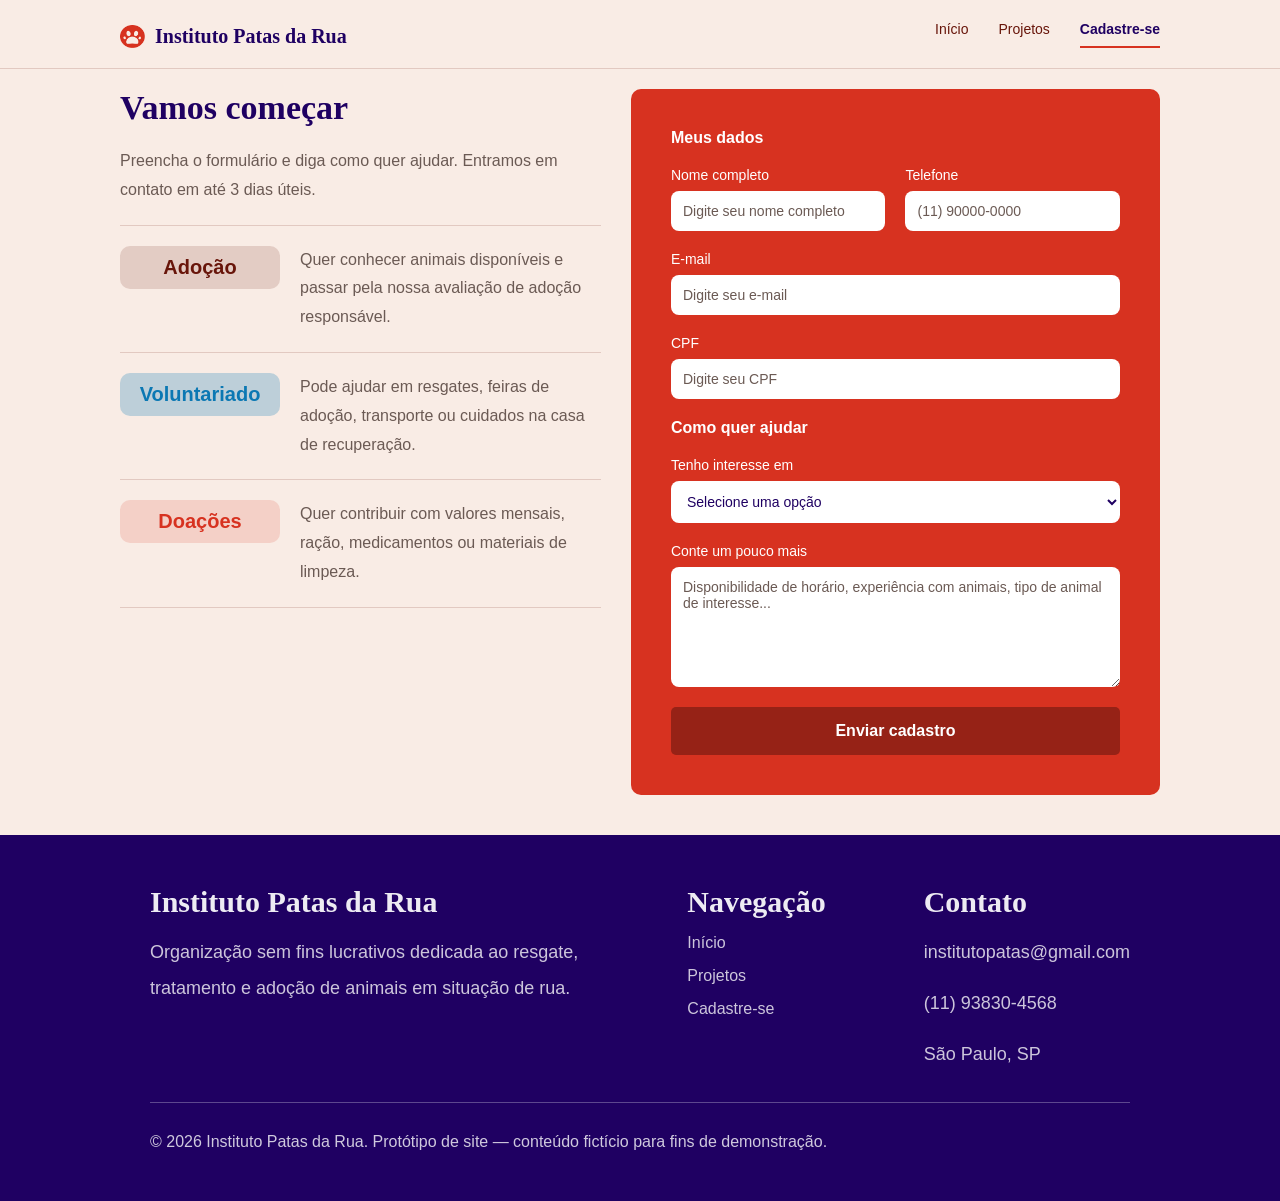
==== cadastro.html @ 744c74c6 "adição das páginas projeto e cadastro" ====
<!DOCTYPE html>
<html lang="en">

<head>
    <meta charset="UTF-8">
    <meta name="viewport" content="width=device-width, initial-scale=1.0">
    <title>Cadastro | Projeto Patas de Rua</title>
    <link rel="stylesheet" href="css/style_index.css">
    <link rel="stylesheet" href="css/style_cadastro.css">
</head>

<body>
    <header class="header">
        <div class="header_content">
            <div class="header_content__logo">
                <img src="assets/logo.png" alt="Logo Menu" />
                <h1>Instituto Patas da Rua</h1>
            </div>
            <nav>
                <ul>
                    <li><a href="index.html">Início</a></li>
                    <li><a href="projetos.html">Projetos</a></li>
                    <li class="active"><a href="cadastro.html">Cadastre-se</a></li>
                </ul>
            </nav>
        </div>
    </header>
    <main class="main">
        <section class="cadastro">
            <div class="cadastro_content">
                <div class="cadastro_content__title">
                    <h2>Vamos começar</h2>
                    <p>Preencha o formulário e diga como quer ajudar. Entramos em contato em até 3 dias úteis.</p>
                    <div class="cadastro_content__list">
                        <div class="cadastro_content__item">
                            <h4 class="adocao">Adoção</h4>
                            <p>Quer conhecer animais disponíveis e passar pela nossa avaliação de adoção responsável.</p>
                        </div>
                        <div class="cadastro_content__item">
                            <h4 class="voluntariado">Voluntariado</h4>
                            <p>Pode ajudar em resgates, feiras de adoção, transporte ou cuidados na casa de recuperação.</p>
                        </div>
                        <div class="cadastro_content__item">
                            <h4 class="doacao">Doações</h4>
                            <p>Quer contribuir com valores mensais, ração, medicamentos ou materiais de limpeza.</p>
                        </div>
                    </div>
                </div>
                <form class="formulario" action="cadastro.html" method="get">
                    <fieldset>
                        <legend>Meus dados</legend>
                        <div class="formulario__row">
                            <div class="formulario__field">
                                <label for="nome">Nome completo</label>
                                <input type="text" id="nome" name="nome" placeholder="Digite seu nome completo" required>
                            </div>
                            <div class="formulario__field">
                                <label for="telefone">Telefone</label>
                                <input type="tel" id="telefone" name="telefone" placeholder="(11) 90000-0000"
                                    pattern="\([1-9]{2}\) 9[0-9]{4}-[0-9]{4}" required>
                            </div>
                        </div>
                        <div class="formulario__field">
                            <label for="email">E-mail</label>
                            <input type="email" id="email" name="email" placeholder="Digite seu e-mail" required>
                        </div>
                        <div class="formulario__field">
                            <label for="cpf">CPF</label>
                            <input type="text" id="cpf" name="cpf"
                                pattern="/^\d{3}\.\d{3}\.\d{3}-\d{2}$/" placeholder="Digite seu CPF" required>
                        </div>
                    </fieldset>
                    <fieldset>
                        <legend>Como quer ajudar</legend>
                        <div class="formulario__field">
                            <label for="interesse">Tenho interesse em</label>
                            <select id="interesse" name="interesse" required>
                                <option value="" selected disabled>Selecione uma opção</option>
                                <option value="adocao">Adoção</option>
                                <option value="voluntariado">Voluntariado</option>
                                <option value="doacoes">Doações</option>
                            </select>
                        </div>
                        <div class="formulario__field">
                            <label for="mensagem">Conte um pouco mais</label>
                            <textarea id="mensagem" name="mensagem"
                                placeholder="Disponibilidade de horário, experiência com animais, tipo de animal de interesse..."></textarea>
                        </div>
                    </fieldset>
                    <button type="submit">Enviar cadastro</button>
                </form>
            </div>
        </section>
        <footer class="footer">
            <div class="footer_content">
                <div class="footer_content__left">
                    <div class="footer_content__item">
                        <h4>Instituto Patas da Rua</h4>
                        <span>Organização sem fins lucrativos dedicada ao resgate, tratamento e adoção de animais em
                            situação
                            de
                            rua.</span>
                    </div>
                    <div class="footer_content__item">
                        <h4>Navegação</h4>
                        <ul>
                            <li><a href="index.html">Início</a></li>
                            <li><a href="projetos.html">Projetos</a></li>
                            <li><a href="cadastro.html">Cadastre-se</a></li>
                        </ul>
                    </div>
                    <div class="footer_content__item">
                        <h4>Contato</h4>
                        <span>institutopatas@gmail.com</span>
                        <span>(11) 93830-4568</span>
                        <span>São Paulo, SP</span>
                    </div>
                </div>
                <hr>
                <div class="footer_content__right">
                    <span>© 2026 Instituto Patas da Rua. Protótipo de site — conteúdo fictício para fins de
                        demonstração.</span>
                </div>
            </div>
        </footer>
    </main>
    <script>
        const menuItems = document.querySelectorAll(".header nav ul li");
        const paginaAtual = window.location.pathname.split("/").pop() || "index.html";

        menuItems.forEach((item) => {
            const link = item.querySelector("a");
            item.classList.toggle("active", link.getAttribute("href") === paginaAtual);
        });

        if (!document.querySelector(".header nav ul li.active")) {
            menuItems[0].classList.add("active");
        }

        const formulario = document.querySelector(".formulario");
        const telefone = document.querySelector("#telefone");
        const telefoneRegex = /^\([1-9]{2}\) 9[0-9]{4}-[0-9]{4}$/;

        function validarTelefone() {
            if (telefone.value === "" || telefoneRegex.test(telefone.value)) {
                telefone.setCustomValidity("");
            } else {
                telefone.setCustomValidity("Informe o telefone no formato (21) 90000-0000.");
            }
        }

        telefone.addEventListener("input", validarTelefone);
        formulario.querySelector("button").addEventListener("click", validarTelefone);

        formulario.addEventListener("submit", (event) => {
            event.preventDefault();
        });
    </script>
</body>

</html>
---- css/style_index.css ----
*{
    margin: 0;
    padding: 0;
    box-sizing: border-box;
}

body{
    background-color: #F9ECE5;
    font-family: 'Work Sans', sans-serif;
}

.main{
    display: flex;
    flex-direction: column;
    gap: 20px;
}

.header{
    padding: 20px;
    border-bottom: 1px solid rgba(105, 22, 11, 0.162);
}

.header .header_content{
    display: flex;
    justify-content: space-between;
    align-items: end;
    margin: 0 100px;
}

.header h1{
    font-family: 'Fraunces', Georgia, serif;
    color: #1F0062;
    font-size: 20px;
}

.header nav ul{
    display: flex;
    gap: 30px;
}

.header nav ul li{
    list-style: none;
    padding-bottom: 8px;
    border-bottom: 2px solid transparent;
}

.header nav ul li.active{
    border-bottom-color: #D73220;   
}

.header nav ul li.active a{
    color: #1F0062;
    font-weight: 700;
}

.header nav ul li a{
    text-decoration: none;
    text-decoration-line: none;
    font-size: 14px;
    color: #68150A;
}

.header_content__logo{
    display: flex;
    align-items: center;
    gap: 10px;
}

.header_content__logo img{
    width: 25px;
    height: 25  px;
    object-fit: contain;
}

.hero .hero_title{
    display: flex;
    flex-direction: column;
    justify-content: space-between;
}

.hero .hero_title h1{
    font-size: 48px;
    font-family: 'Fraunces', Georgia, serif;
    line-height: 1.2;
    color: #1F0062;
}

.hero .hero_title p{
    font-size: 20px;
    color: #6b5A54;
    line-height: 2;
}

.hero .hero_content{
    display: flex;
    gap: 20px;
    margin: 0 100px;
    padding: 20px;
}

.hero .hero_buttons{
    display: flex;
    gap: 15px;
}

.hero .hero_buttons button{
    padding: 15px 20px;
    background: transparent;
    border: none;
    font-family: 'Work Sans', sans-serif;
    border-radius: 5px;
    font-weight: 700;
    cursor: pointer;
}

.hero .hero_buttons button#ajuda{
    background-color: #D73220; 
    color: #fff;
}

.hero .hero_buttons button#ajuda:hover{
    background-color: #962216; 
    transition: all 300ms;
}

.hero .hero_buttons button#projetos{
    border: 1px solid #1F0062;
    color: #1F0062;
}

.hero .hero_buttons button#projetos:hover{
    background-color: #1F0062; 
    color: #fff;
    transition: all 300ms;
}

.ong_info{
    background-color: #1F0062;
}

.ong_info__content{
    display: flex;
    justify-content: space-between;
    margin: 0 100px;
    padding: 50px;
}

.ong_info__card{
    display: flex;
    flex-direction: column;
    gap: 5px;
}

.ong_info__card span:nth-child(1){
    font-size: 50px;
    font-weight: 700;
    color: #fff;
    font-family: 'Fraunces', Georgia, serif;
}

.ong_info__card span:nth-child(2){
    font-size: 16px;
    font-weight: 500;
    color: #ffffff9c;
    font-family: 'Work Sans', sans-serif;
}

.ong_content{
    margin: 0 100px;
    padding: 20px;
    display: flex;
    flex-direction: column;
    gap: 30px;
}

.ong_content__title{
    display: flex;
    flex-direction: column;
    gap: 20px;
}

.ong_content__title h2{
    font-family: 'Fraunces', Georgia, serif;
    font-size: 34px;
    color: #1F0062;
}

.ong_content__title p{
    font-family: 'Work Sans', sans-serif;
    color: #6b5A54;
    font-size: 16px;
}

.ong_content__list{
    display: flex;
    gap: 20px;
}

.ong_content__item{
    display: flex;
    flex-direction: column;
    gap: 30px;
}

.ong_content__item img{
    object-fit: cover;
    width: 100%;
    height: 320px;
    border: 1px solid #962216;
    border-radius: 10px;
}

.ong_item__desc{
    border-top: 2px solid #D73220;
    padding-top: 30px;
    display: flex;
    flex-direction: column;
    gap: 30px;
}

.ong_content__item span{
    font-family: 'Fraunces', Georgia, serif;
    font-size: 34px;
    color: #D73220;
}

.ong_content__item h4{
    font-family: 'Work Sans', sans-serif;
    font-size: 24px;
    color: #1F0062;
}

.ong_content__item p{
    font-family: 'Work Sans', sans-serif;
    font-size: 16px;
    color: #6b5A54;
    line-height: 1.8;
}

.projeto_destaque__content{
    display: flex;
    align-items: center;
    gap: 30px;
    background-color: #fff;
    border-radius: 10px;
    margin: 0 100px;
    padding: 40px;
}

.projeto_destaque__title{
    display: flex;
    flex-shrink: 0;
}

.projeto_destaque__title span{
    display: inline-flex;
    white-space: nowrap;
    font-family: 'Work Sans', sans-serif;
    font-size: 14px;
    padding: 8px 10px;
    background-color: #0b78b340;
    color: #0B78B3;
    font-weight: 700;
    border-radius: 8px;
}

.projeto_destaque__desc{
    display: flex;
    flex-direction: column;
    flex: 1;
    min-width: 0;
    gap: 10px;
}

.projeto_destaque__desc h4{
    font-family: 'Fraunces', Georgia, serif;
    font-size: 24px;
    color: #1F0062;
}

.projeto_destaque__desc p{
    font-family: 'Work Sans', sans-serif;
    font-size: 16px;
    color: #6b5A54;
}

.projeto_destaque__button{
    flex-shrink: 0;
}

.projeto_destaque__button button{
    padding: 10px;
    background: transparent;
    border: none;
    font-family: 'Work Sans', sans-serif;
    border-radius: 5px;
    font-weight: 700;
    cursor: pointer;

    border: 1px solid #1F0062;
    color: #1F0062;
    font-size: 14px;
}

.projeto_destaque__button button:hover{
    background-color: #1F0062; 
    color: #fff;
    transition: all 300ms;
}

.disclaimer-cadastro{
    margin: 0 100px;
    border-radius: 10px;
    background-color: #D73220;
    padding: 40px;
    display: flex;
    justify-content: space-between;
    align-items: center;
}

.disclaimer-cadastro__content{
    display: flex;
    flex-direction: column;
    gap: 10px;
}

.disclaimer-cadastro h4{
    font-weight: 700;
    font-size: 24px;
    color: #fff;
    font-family: 'Fraunces', Georgia, serif;
}

.disclaimer-cadastro p{
    color: #ffffffa8;
    font-family: 16px;
    font-family: 'Work Sans', sans-serif;
}

.disclaimer-cadastro__button button{
    background: transparent;
    padding: 10px 15px;
    border: 1px solid #fff;
    border-radius: 10px;
    font-family: 'Work Sans', sans-serif;
    font-weight: 700;
    font-size: 16px;
    color: #fff;
    cursor: pointer;
}

.disclaimer-cadastro__button button:hover{
    background-color: #fff; 
    color: #D73220;
    transition: all 300ms;
}

.footer{
    background-color: #1F0062;
}

.footer_content{
    margin: 0 100px;
    padding: 50px;
    display: flex;
    flex-direction: column;
    gap: 30px;
}

.footer_content__left{
    display: flex;
    gap: 10%;
}

.footer_content__item{
    display: flex;
    flex-direction: column;
    gap: 15px;
}

.footer_content__item h4{
    font-family: 'Fraunces', Georgia, serif;
    color: #ffffffeb;
    font-size: 30px;
}

.footer_content__item span{
    font-family: 'Work Sans', sans-serif;
    color: #ffffffc5;
    font-size: 18px;
    line-height: 2;
}

.footer_content__item ul{
    display: flex;
    flex-direction: column;
    gap: 15px;
}

.footer_content__item ul li{
    list-style: none;
}

.footer_content__item ul li a{
    text-decoration: none;
    text-decoration-line: none;
    font-size: 16px;
    color: #ffffffc5;
}

.footer_content hr{
    border: none;
    height: 1px;
    background-color: rgba(255, 255, 255, 0.28);
    margin: 0;
}

.footer_content__right span{
    color: #ffffffc9;
}
---- css/style_cadastro.css ----
.cadastro_content {
    margin: 0 100px;
    padding: 20px;
    display: grid;
    grid-template-columns: 1fr 1.1fr;
    align-items: start;
    gap: 30px;
}

.cadastro_content__title {
    display: flex;
    flex-direction: column;
    gap: 20px;
}

.cadastro_content__title h2 {
    font-family: 'Fraunces', Georgia, serif;
    font-size: 34px;
    color: #1F0062;
}

.cadastro_content__title > p {
    font-family: 'Work Sans', sans-serif;
    color: #6b5A54;
    font-size: 16px;
    line-height: 1.8;
}

.cadastro_content__list {
    display: flex;
    flex-direction: column;
}

.cadastro_content__item {
    display: grid;
    grid-template-columns: 160px 1fr;
    gap: 20px;
    align-items: start;
    padding: 20px 0;
    border-top: 1px solid rgba(105, 22, 11, 0.162);
}

.cadastro_content__item:last-child {
    border-bottom: 1px solid rgba(105, 22, 11, 0.162);
}

.cadastro_content__item h4 {
    font-family: 'Work Sans', sans-serif;
    font-size: 20px;
    padding: 10px;
    border-radius: 10px;
    text-align: center;
}

.adocao{
    background-color: #68150A26;
    color: #68150A;
}

.voluntariado{
    background-color: #0b78b340;
    color: #0B78B3;
}

.doacao{
    background-color: #D7322026;
    color: #D73220;
}

.cadastro_content__item p {
    font-family: 'Work Sans', sans-serif;
    font-size: 16px;
    color: #6b5A54;
    line-height: 1.8;
}

.formulario {
    background-color: #fff;
    border-radius: 10px;
    padding: 40px;
    display: flex;
    flex-direction: column;
    gap: 20px;
    background-color: #D73220;
}

.formulario fieldset {
    border: none;
    margin: 0;
    padding: 0;
    display: flex;
    flex-direction: column;
    gap: 20px;
}

.formulario legend {
    display: block;
    width: 100%;
    float: left;

    font-size: 16px;
    font-weight: 700;
}

.formulario legend,
.formulario label {
    font-family: 'Work Sans', sans-serif;
    color: #fff;
    padding: 0;
}

.formulario label{
    font-size: 14px;
    font-weight: 500;
}

.formulario__field {
    display: flex;
    flex-direction: column;
    gap: 8px;
}

.formulario__row {
    display: grid;
    grid-template-columns: 1fr 1fr;
    gap: 20px;
}

.formulario input,
.formulario select,
.formulario textarea {
    width: 100%;
    font-family: 'Work Sans', sans-serif;
    font-size: 14px;
    color: #1F0062;
    background-color: #ffffff;
    border: none;
    border-radius: 8px;
    padding: 12px;
    cursor: pointer;
}

.formulario textarea {
    min-height: 120px;
    resize: vertical;
}

.formulario ::placeholder {
    color: #6b5A54;
}

.formulario__nota {
    font-family: 'Work Sans', sans-serif;
    font-size: 16px;
    color: #6b5A54;
}

.formulario button {
    width: 100%;
    padding: 15px 20px;
    background-color: #962216;
    color: #fff;
    border: none;
    border-radius: 5px;
    font-family: 'Work Sans', sans-serif;
    font-weight: 700;
    font-size: 16px;
    cursor: pointer;
}

.formulario button:hover {
    background-color: #68170e;
    transition: all 300ms;
}
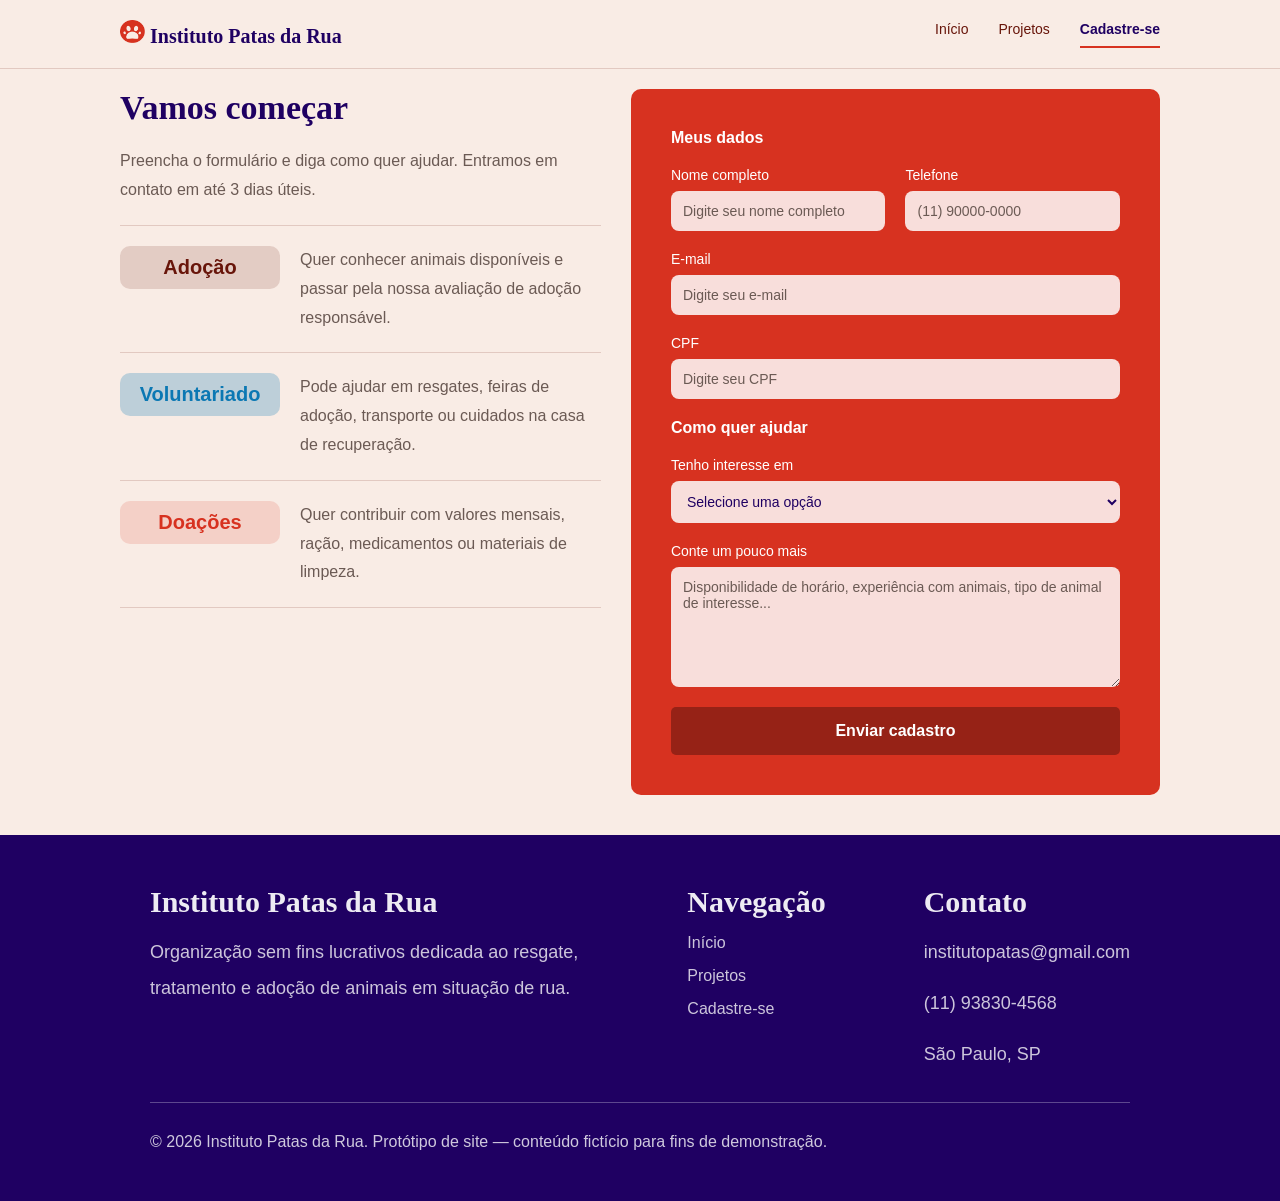
==== commit ed0e5763: "correções W3C" ====
--- a/cadastro.html
+++ b/cadastro.html
@@ -13,8 +13,10 @@
     <header class="header">
         <div class="header_content">
             <div class="header_content__logo">
-                <img src="assets/logo.png" alt="Logo Menu" />
-                <h1>Instituto Patas da Rua</h1>
+                <h1>
+                    <img src="assets/logo.png" alt="Logo Menu">
+                    <span>Instituto Patas da Rua</span>
+                </h1>
             </div>
             <nav>
                 <ul>
@@ -34,11 +36,13 @@
                     <div class="cadastro_content__list">
                         <div class="cadastro_content__item">
                             <h4 class="adocao">Adoção</h4>
-                            <p>Quer conhecer animais disponíveis e passar pela nossa avaliação de adoção responsável.</p>
+                            <p>Quer conhecer animais disponíveis e passar pela nossa avaliação de adoção responsável.
+                            </p>
                         </div>
                         <div class="cadastro_content__item">
                             <h4 class="voluntariado">Voluntariado</h4>
-                            <p>Pode ajudar em resgates, feiras de adoção, transporte ou cuidados na casa de recuperação.</p>
+                            <p>Pode ajudar em resgates, feiras de adoção, transporte ou cuidados na casa de recuperação.
+                            </p>
                         </div>
                         <div class="cadastro_content__item">
                             <h4 class="doacao">Doações</h4>
@@ -52,7 +56,8 @@
                         <div class="formulario__row">
                             <div class="formulario__field">
                                 <label for="nome">Nome completo</label>
-                                <input type="text" id="nome" name="nome" placeholder="Digite seu nome completo" required>
+                                <input type="text" id="nome" name="nome" placeholder="Digite seu nome completo"
+                                    required>
                             </div>
                             <div class="formulario__field">
                                 <label for="telefone">Telefone</label>
@@ -66,8 +71,8 @@
                         </div>
                         <div class="formulario__field">
                             <label for="cpf">CPF</label>
-                            <input type="text" id="cpf" name="cpf"
-                                pattern="/^\d{3}\.\d{3}\.\d{3}-\d{2}$/" placeholder="Digite seu CPF" required>
+                            <input type="text" id="cpf" name="cpf" pattern="/^\d{3}\.\d{3}\.\d{3}-\d{2}$/"
+                                placeholder="Digite seu CPF" required>
                         </div>
                     </fieldset>
                     <fieldset>
@@ -158,4 +163,4 @@
     </script>
 </body>
 
-</html>
+</html>
--- a/css/style_index.css
+++ b/css/style_index.css
@@ -66,7 +66,7 @@
     gap: 10px;
 }
 
-.header_content__logo img{
+.header_content__logo h1 img{
     width: 25px;
     height: 25  px;
     object-fit: contain;
@@ -78,7 +78,7 @@
     justify-content: space-between;
 }
 
-.hero .hero_title h1{
+.hero .hero_title h2{
     font-size: 48px;
     font-family: 'Fraunces', Georgia, serif;
     line-height: 1.2;
@@ -179,7 +179,7 @@
     gap: 20px;
 }
 
-.ong_content__title h2{
+.ong_content__title h3{
     font-family: 'Fraunces', Georgia, serif;
     font-size: 34px;
     color: #1F0062;
--- a/css/style_cadastro.css
+++ b/css/style_cadastro.css
@@ -133,7 +133,7 @@
     font-family: 'Work Sans', sans-serif;
     font-size: 14px;
     color: #1F0062;
-    background-color: #ffffff;
+    background-color: #ffffffd6;
     border: none;
     border-radius: 8px;
     padding: 12px;
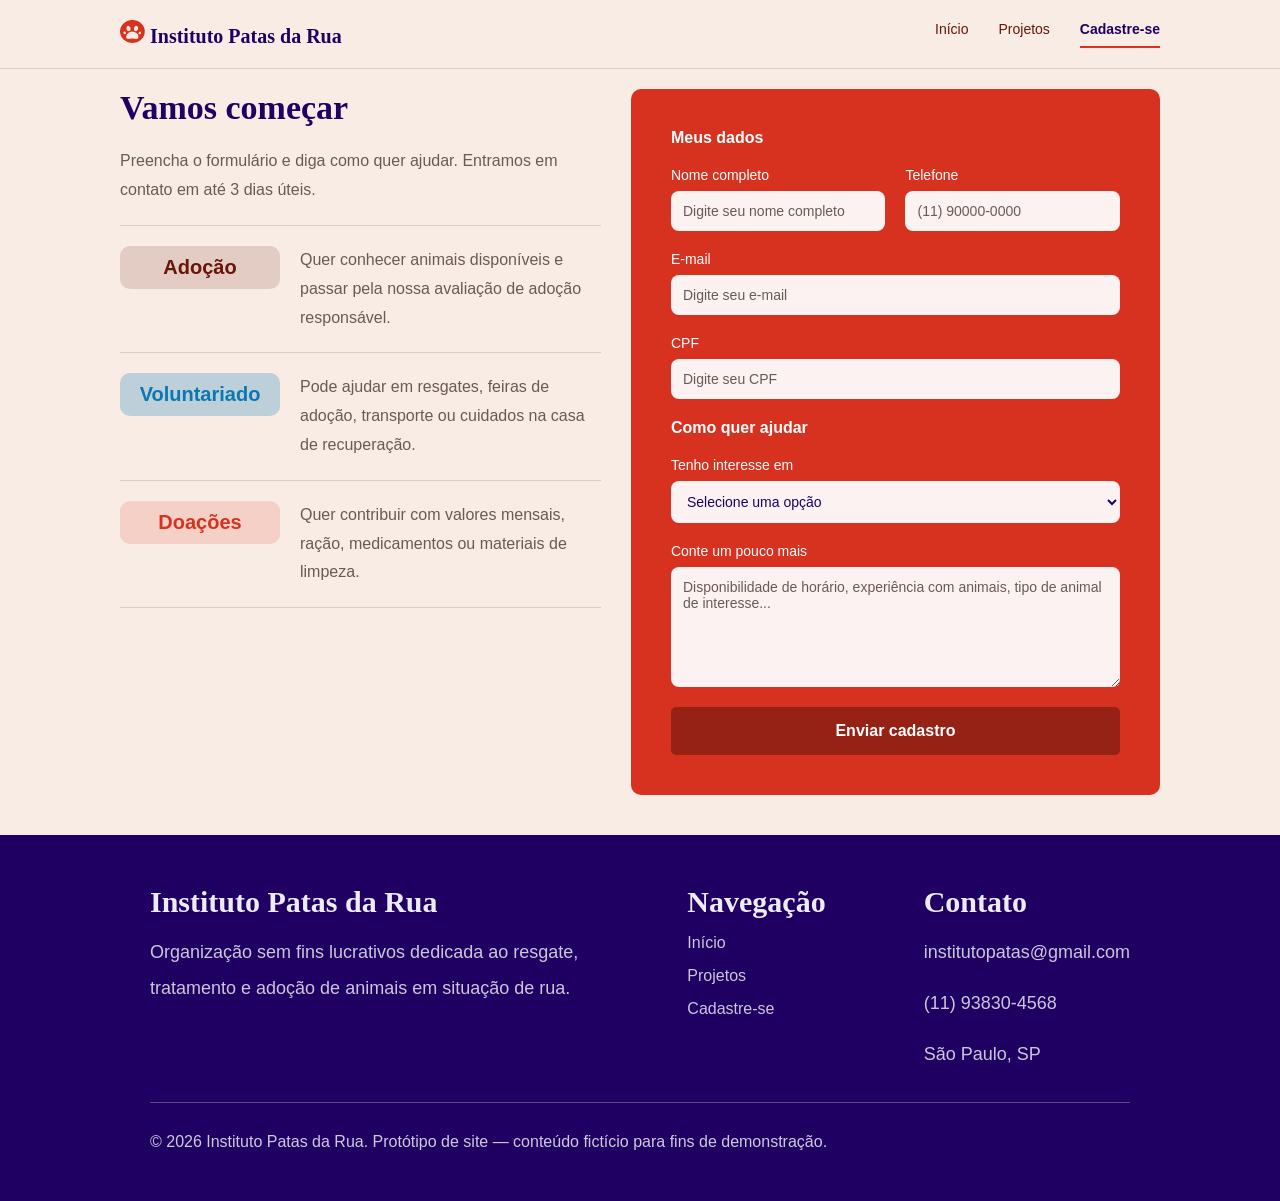
==== commit ef25c3b1: "separação do css de footer e menu de index, para facilitar a reutilização" ====
--- a/cadastro.html
+++ b/cadastro.html
@@ -6,6 +6,8 @@
     <meta name="viewport" content="width=device-width, initial-scale=1.0">
     <title>Cadastro | Projeto Patas de Rua</title>
     <link rel="stylesheet" href="css/style_index.css">
+    <link rel="stylesheet" href="css/style_menu.css">
+    <link rel="stylesheet" href="css/style_footer.css">
     <link rel="stylesheet" href="css/style_cadastro.css">
 </head>
 
--- a/css/style_index.css
+++ b/css/style_index.css
@@ -13,63 +13,6 @@
     display: flex;
     flex-direction: column;
     gap: 20px;
-}
-
-.header{
-    padding: 20px;
-    border-bottom: 1px solid rgba(105, 22, 11, 0.162);
-}
-
-.header .header_content{
-    display: flex;
-    justify-content: space-between;
-    align-items: end;
-    margin: 0 100px;
-}
-
-.header h1{
-    font-family: 'Fraunces', Georgia, serif;
-    color: #1F0062;
-    font-size: 20px;
-}
-
-.header nav ul{
-    display: flex;
-    gap: 30px;
-}
-
-.header nav ul li{
-    list-style: none;
-    padding-bottom: 8px;
-    border-bottom: 2px solid transparent;
-}
-
-.header nav ul li.active{
-    border-bottom-color: #D73220;   
-}
-
-.header nav ul li.active a{
-    color: #1F0062;
-    font-weight: 700;
-}
-
-.header nav ul li a{
-    text-decoration: none;
-    text-decoration-line: none;
-    font-size: 14px;
-    color: #68150A;
-}
-
-.header_content__logo{
-    display: flex;
-    align-items: center;
-    gap: 10px;
-}
-
-.header_content__logo h1 img{
-    width: 25px;
-    height: 25  px;
-    object-fit: contain;
 }
 
 .hero .hero_title{
@@ -353,68 +296,4 @@
     background-color: #fff; 
     color: #D73220;
     transition: all 300ms;
-}
-
-.footer{
-    background-color: #1F0062;
-}
-
-.footer_content{
-    margin: 0 100px;
-    padding: 50px;
-    display: flex;
-    flex-direction: column;
-    gap: 30px;
-}
-
-.footer_content__left{
-    display: flex;
-    gap: 10%;
-}
-
-.footer_content__item{
-    display: flex;
-    flex-direction: column;
-    gap: 15px;
-}
-
-.footer_content__item h4{
-    font-family: 'Fraunces', Georgia, serif;
-    color: #ffffffeb;
-    font-size: 30px;
-}
-
-.footer_content__item span{
-    font-family: 'Work Sans', sans-serif;
-    color: #ffffffc5;
-    font-size: 18px;
-    line-height: 2;
-}
-
-.footer_content__item ul{
-    display: flex;
-    flex-direction: column;
-    gap: 15px;
-}
-
-.footer_content__item ul li{
-    list-style: none;
-}
-
-.footer_content__item ul li a{
-    text-decoration: none;
-    text-decoration-line: none;
-    font-size: 16px;
-    color: #ffffffc5;
-}
-
-.footer_content hr{
-    border: none;
-    height: 1px;
-    background-color: rgba(255, 255, 255, 0.28);
-    margin: 0;
-}
-
-.footer_content__right span{
-    color: #ffffffc9;
 }
--- a/css/style_menu.css
+++ b/css/style_menu.css
@@ -0,0 +1,56 @@
+.header{
+    padding: 20px;
+    border-bottom: 1px solid rgba(105, 22, 11, 0.162);
+}
+
+.header .header_content{
+    display: flex;
+    justify-content: space-between;
+    align-items: end;
+    margin: 0 100px;
+}
+
+.header h1{
+    font-family: 'Fraunces', Georgia, serif;
+    color: #1F0062;
+    font-size: 20px;
+}
+
+.header nav ul{
+    display: flex;
+    gap: 30px;
+}
+
+.header nav ul li{
+    list-style: none;
+    padding-bottom: 8px;
+    border-bottom: 2px solid transparent;
+}
+
+.header nav ul li.active{
+    border-bottom-color: #D73220;   
+}
+
+.header nav ul li.active a{
+    color: #1F0062;
+    font-weight: 700;
+}
+
+.header nav ul li a{
+    text-decoration: none;
+    text-decoration-line: none;
+    font-size: 14px;
+    color: #68150A;
+}
+
+.header_content__logo{
+    display: flex;
+    align-items: center;
+    gap: 10px;
+}
+
+.header_content__logo h1 img{
+    width: 25px;
+    height: 25  px;
+    object-fit: contain;
+}
--- a/css/style_footer.css
+++ b/css/style_footer.css
@@ -0,0 +1,63 @@
+.footer{
+    background-color: #1F0062;
+}
+
+.footer_content{
+    margin: 0 100px;
+    padding: 50px;
+    display: flex;
+    flex-direction: column;
+    gap: 30px;
+}
+
+.footer_content__left{
+    display: flex;
+    gap: 10%;
+}
+
+.footer_content__item{
+    display: flex;
+    flex-direction: column;
+    gap: 15px;
+}
+
+.footer_content__item h4{
+    font-family: 'Fraunces', Georgia, serif;
+    color: #ffffffeb;
+    font-size: 30px;
+}
+
+.footer_content__item span{
+    font-family: 'Work Sans', sans-serif;
+    color: #ffffffc5;
+    font-size: 18px;
+    line-height: 2;
+}
+
+.footer_content__item ul{
+    display: flex;
+    flex-direction: column;
+    gap: 15px;
+}
+
+.footer_content__item ul li{
+    list-style: none;
+}
+
+.footer_content__item ul li a{
+    text-decoration: none;
+    text-decoration-line: none;
+    font-size: 16px;
+    color: #ffffffc5;
+}
+
+.footer_content hr{
+    border: none;
+    height: 1px;
+    background-color: rgba(255, 255, 255, 0.28);
+    margin: 0;
+}
+
+.footer_content__right span{
+    color: #ffffffc9;
+}
--- a/css/style_cadastro.css
+++ b/css/style_cadastro.css
@@ -133,7 +133,7 @@
     font-family: 'Work Sans', sans-serif;
     font-size: 14px;
     color: #1F0062;
-    background-color: #ffffffd6;
+    background-color: #ffffffef;
     border: none;
     border-radius: 8px;
     padding: 12px;
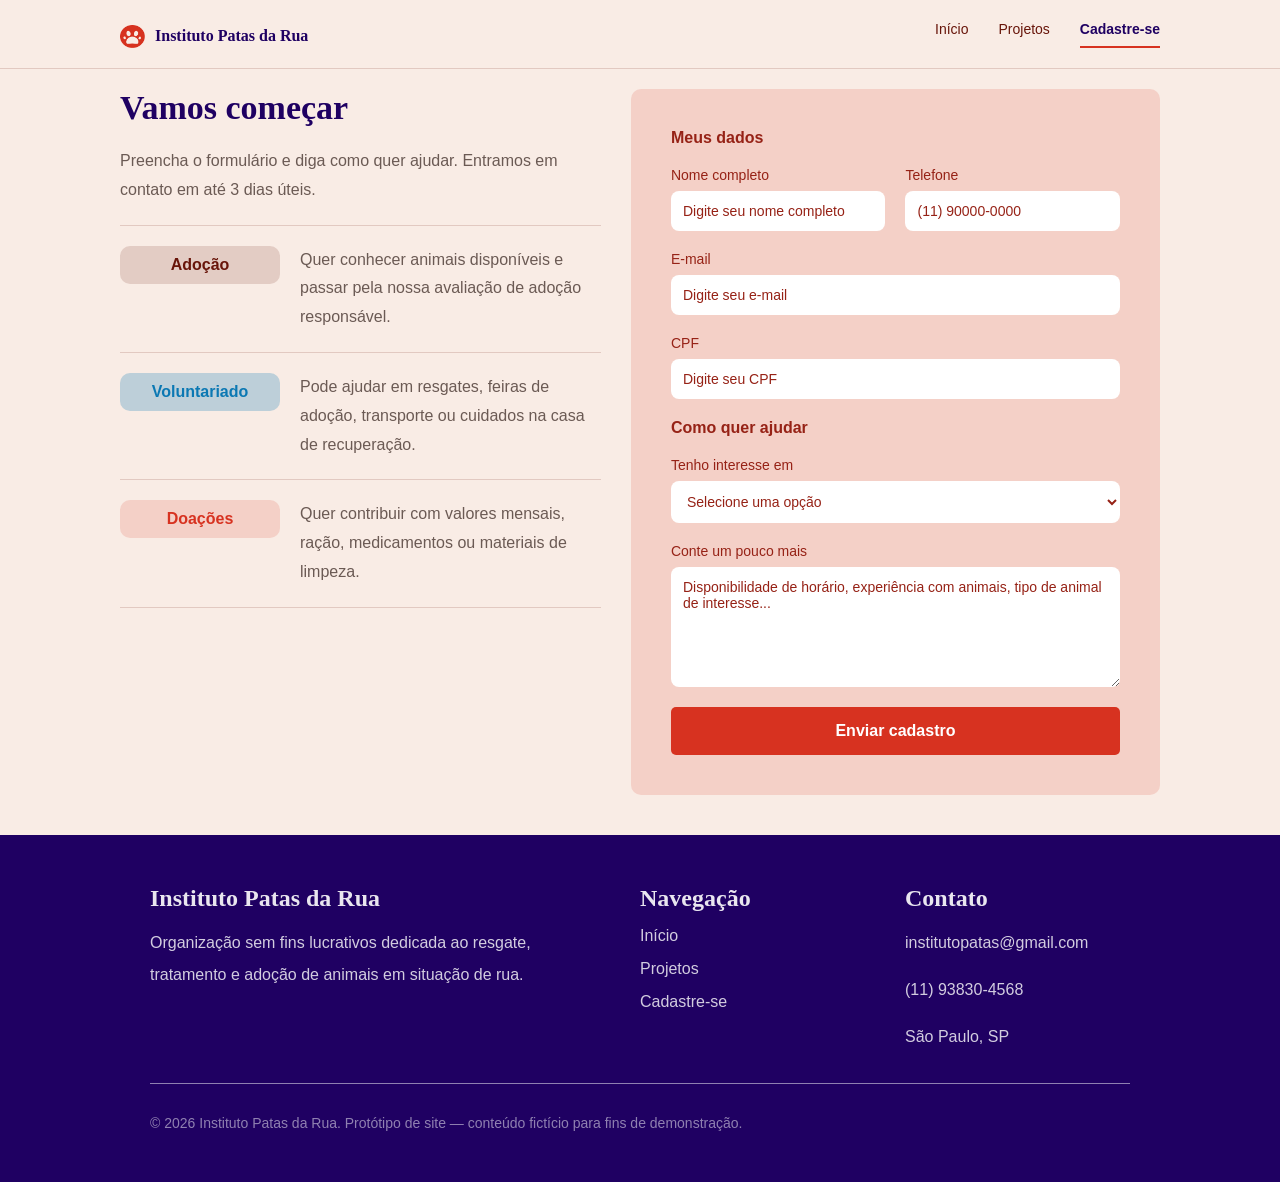
==== commit e2720873: "adicionando media queries ao site" ====
--- a/cadastro.html
+++ b/cadastro.html
@@ -100,7 +100,7 @@
         </section>
         <footer class="footer">
             <div class="footer_content">
-                <div class="footer_content__left">
+                <div class="footer_content__top">
                     <div class="footer_content__item">
                         <h4>Instituto Patas da Rua</h4>
                         <span>Organização sem fins lucrativos dedicada ao resgate, tratamento e adoção de animais em
@@ -124,7 +124,7 @@
                     </div>
                 </div>
                 <hr>
-                <div class="footer_content__right">
+                <div class="footer_content__bottom">
                     <span>© 2026 Instituto Patas da Rua. Protótipo de site — conteúdo fictício para fins de
                         demonstração.</span>
                 </div>
--- a/css/style_index.css
+++ b/css/style_index.css
@@ -1,114 +1,148 @@
-*{
+:root {
+    --vermelho: #D73220;
+    --creme: #F9ECE5;
+    --marrom: #68150A;
+    --azul: #0B78B3;
+    --roxo: #1F0062;
+    --branco: #ffffff;
+    --texto: #6b5A54;
+    --vermelho-escuro: #962216;
+    --vermelho-hover: #68170e;
+    --borda: rgba(105, 22, 11, 0.162);
+    --vermelho-suave: #D7322026;
+    --azul-suave: #0b78b340;
+    --marrom-suave: #68150A26;
+    --roxo-suave: #1F006226;
+
+    --fonte-titulo: 'Fraunces', Georgia, serif;
+    --fonte-texto: 'Work Sans', sans-serif;
+
+    --tamanho-titulo-grande: 50px;
+    --tamanho-titulo: 34px;
+    --tamanho-subtitulo: 24px;
+    --tamanho-texto-grande: 18px;
+    --tamanho-texto: 16px;
+    --tamanho-texto-pequeno: 14px;
+}
+
+* {
     margin: 0;
     padding: 0;
     box-sizing: border-box;
 }
 
-body{
-    background-color: #F9ECE5;
-    font-family: 'Work Sans', sans-serif;
-}
-
-.main{
+body {
+    background-color: var(--creme);
+    font-family: var(--fonte-texto);
+}
+
+.main {
     display: flex;
     flex-direction: column;
     gap: 20px;
 }
 
-.hero .hero_title{
-    display: flex;
-    flex-direction: column;
-    justify-content: space-between;
-}
-
-.hero .hero_title h2{
-    font-size: 48px;
-    font-family: 'Fraunces', Georgia, serif;
+.hero .hero_title {
+    display: flex;
+    flex-direction: column;
+    gap: 25px;
+}
+
+.hero .hero_title h2 {
+    font-size: var(--tamanho-titulo-grande);
+    font-family: var(--fonte-titulo);
     line-height: 1.2;
-    color: #1F0062;
-}
-
-.hero .hero_title p{
-    font-size: 20px;
-    color: #6b5A54;
-    line-height: 2;
-}
-
-.hero .hero_content{
-    display: flex;
+    color: var(--roxo);
+}
+
+.hero .hero_title p {
+    font-size: var(--tamanho-texto-grande);
+    color: var(--texto);
+    line-height: 1.5;
+}
+
+.hero .hero_content {
+    display: grid;
+    grid-template-columns: 1.2fr 1fr;
     gap: 20px;
     margin: 0 100px;
     padding: 20px;
 }
 
-.hero .hero_buttons{
+.hero .hero_image img {
+    object-fit: contain;
+    width: 100%;
+    height: 100%;
+}
+
+.hero .hero_buttons {
     display: flex;
     gap: 15px;
 }
 
-.hero .hero_buttons button{
+.hero .hero_buttons button {
     padding: 15px 20px;
     background: transparent;
     border: none;
-    font-family: 'Work Sans', sans-serif;
+    font-family: var(--fonte-texto);
     border-radius: 5px;
     font-weight: 700;
     cursor: pointer;
 }
 
-.hero .hero_buttons button#ajuda{
-    background-color: #D73220; 
-    color: #fff;
-}
-
-.hero .hero_buttons button#ajuda:hover{
-    background-color: #962216; 
+.hero .hero_buttons button#ajuda {
+    background-color: var(--vermelho);
+    color: var(--branco);
+}
+
+.hero .hero_buttons button#ajuda:hover {
+    background-color: var(--vermelho-escuro);
     transition: all 300ms;
 }
 
-.hero .hero_buttons button#projetos{
-    border: 1px solid #1F0062;
-    color: #1F0062;
-}
-
-.hero .hero_buttons button#projetos:hover{
-    background-color: #1F0062; 
-    color: #fff;
+.hero .hero_buttons button#projetos {
+    border: 1px solid var(--roxo);
+    color: var(--roxo);
+}
+
+.hero .hero_buttons button#projetos:hover {
+    background-color: var(--roxo);
+    color: var(--branco);
     transition: all 300ms;
 }
 
-.ong_info{
-    background-color: #1F0062;
-}
-
-.ong_info__content{
-    display: flex;
-    justify-content: space-between;
+.ong_info {
+    background-color: var(--roxo);
+}
+
+.ong_info__content {
+    display: grid;
+    grid-template-columns: repeat(3, 1fr);
     margin: 0 100px;
     padding: 50px;
 }
 
-.ong_info__card{
+.ong_info__card {
     display: flex;
     flex-direction: column;
     gap: 5px;
 }
 
-.ong_info__card span:nth-child(1){
-    font-size: 50px;
-    font-weight: 700;
-    color: #fff;
-    font-family: 'Fraunces', Georgia, serif;
-}
-
-.ong_info__card span:nth-child(2){
-    font-size: 16px;
+.ong_info__card span:nth-child(1) {
+    font-size: var(--tamanho-titulo-grande);
+    font-weight: 700;
+    color: var(--branco);
+    font-family: var(--fonte-titulo);
+}
+
+.ong_info__card span:nth-child(2) {
+    font-size: var(--tamanho-texto-pequeno);
     font-weight: 500;
-    color: #ffffff9c;
-    font-family: 'Work Sans', sans-serif;
-}
-
-.ong_content{
+    color: rgba(255, 255, 255, 0.7);
+    font-family: var(--fonte-texto);
+}
+
+.ong_content {
     margin: 0 100px;
     padding: 20px;
     display: flex;
@@ -116,98 +150,100 @@
     gap: 30px;
 }
 
-.ong_content__title{
+.ong_content__title {
     display: flex;
     flex-direction: column;
     gap: 20px;
 }
 
-.ong_content__title h3{
-    font-family: 'Fraunces', Georgia, serif;
-    font-size: 34px;
-    color: #1F0062;
-}
-
-.ong_content__title p{
-    font-family: 'Work Sans', sans-serif;
-    color: #6b5A54;
-    font-size: 16px;
-}
-
-.ong_content__list{
-    display: flex;
+.ong_content__title h3 {
+    font-family: var(--fonte-titulo);
+    font-size: var(--tamanho-titulo);
+    color: var(--roxo);
+}
+
+.ong_content__title p {
+    font-family: var(--fonte-texto);
+    color: var(--texto);
+    font-size: var(--tamanho-texto);
+}
+
+.ong_content__list {
+    display: grid;
+    grid-template-columns: repeat(3, 1fr);
     gap: 20px;
 }
 
-.ong_content__item{
-    display: flex;
-    flex-direction: column;
-    gap: 30px;
-}
-
-.ong_content__item img{
+.ong_content__item {
+    display: flex;
+    flex-direction: column;
+    gap: 20px;
+}
+
+.ong_content__item img {
     object-fit: cover;
     width: 100%;
     height: 320px;
-    border: 1px solid #962216;
+    border: 1px solid var(--vermelho-escuro);
     border-radius: 10px;
 }
 
-.ong_item__desc{
-    border-top: 2px solid #D73220;
+.ong_item__desc {
+    border-top: 2px solid var(--vermelho);
     padding-top: 30px;
     display: flex;
     flex-direction: column;
     gap: 30px;
 }
 
-.ong_content__item span{
-    font-family: 'Fraunces', Georgia, serif;
-    font-size: 34px;
-    color: #D73220;
-}
-
-.ong_content__item h4{
-    font-family: 'Work Sans', sans-serif;
-    font-size: 24px;
-    color: #1F0062;
-}
-
-.ong_content__item p{
-    font-family: 'Work Sans', sans-serif;
-    font-size: 16px;
-    color: #6b5A54;
+.ong_content__item span {
+    font-family: var(--fonte-titulo);
+    font-size: var(--tamanho-titulo);
+    color: var(--vermelho);
+}
+
+.ong_content__item h4 {
+    font-family: var(--fonte-texto);
+    font-size: var(--tamanho-subtitulo);
+    color: var(--roxo);
+}
+
+.ong_content__item p {
+    font-family: var(--fonte-texto);
+    font-size: var(--tamanho-texto);
+    color: var(--texto);
     line-height: 1.8;
 }
 
-.projeto_destaque__content{
+.projeto_destaque__content {
     display: flex;
     align-items: center;
     gap: 30px;
-    background-color: #fff;
+    background-color: var(--branco);
     border-radius: 10px;
     margin: 0 100px;
     padding: 40px;
-}
-
-.projeto_destaque__title{
+    border: 1px solid var(--borda);
+}
+
+.projeto_destaque__title {
     display: flex;
     flex-shrink: 0;
 }
 
-.projeto_destaque__title span{
+.projeto_destaque__title span {
     display: inline-flex;
     white-space: nowrap;
-    font-family: 'Work Sans', sans-serif;
-    font-size: 14px;
+    font-family: var(--fonte-texto);
+    font-size: var(--tamanho-texto-pequeno);
     padding: 8px 10px;
-    background-color: #0b78b340;
-    color: #0B78B3;
+    background-color: var(--azul-suave);
+    color: var(--azul);
     font-weight: 700;
     border-radius: 8px;
 }
 
-.projeto_destaque__desc{
+.projeto_destaque__desc {
     display: flex;
     flex-direction: column;
     flex: 1;
@@ -215,85 +251,201 @@
     gap: 10px;
 }
 
-.projeto_destaque__desc h4{
-    font-family: 'Fraunces', Georgia, serif;
-    font-size: 24px;
-    color: #1F0062;
-}
-
-.projeto_destaque__desc p{
-    font-family: 'Work Sans', sans-serif;
-    font-size: 16px;
-    color: #6b5A54;
-}
-
-.projeto_destaque__button{
+.projeto_destaque__desc h4 {
+    font-family: var(--fonte-titulo);
+    font-size: var(--tamanho-subtitulo);
+    color: var(--roxo);
+    line-height: 1.2;
+}
+
+.projeto_destaque__desc p {
+    font-family: var(--fonte-texto);
+    font-size: var(--tamanho-texto);
+    color: var(--texto);
+    line-height: 1.5;
+}
+
+.projeto_destaque__button {
     flex-shrink: 0;
 }
 
-.projeto_destaque__button button{
-    padding: 10px;
+.projeto_destaque__button button {
+    padding: 15px;
     background: transparent;
     border: none;
-    font-family: 'Work Sans', sans-serif;
+    font-family: var(--fonte-texto);
     border-radius: 5px;
     font-weight: 700;
     cursor: pointer;
 
-    border: 1px solid #1F0062;
-    color: #1F0062;
-    font-size: 14px;
-}
-
-.projeto_destaque__button button:hover{
-    background-color: #1F0062; 
-    color: #fff;
+    border: 1px solid var(--roxo);
+    color: var(--roxo);
+    font-size: var(--tamanho-texto-pequeno);
+}
+
+.projeto_destaque__button button:hover {
+    background-color: var(--roxo);
+    color: var(--branco);
     transition: all 300ms;
 }
 
-.disclaimer-cadastro{
+.disclaimer_cadastro {
     margin: 0 100px;
     border-radius: 10px;
-    background-color: #D73220;
+    background-color: var(--vermelho);
     padding: 40px;
     display: flex;
     justify-content: space-between;
     align-items: center;
 }
 
-.disclaimer-cadastro__content{
+.disclaimer_cadastro__content {
     display: flex;
     flex-direction: column;
     gap: 10px;
 }
 
-.disclaimer-cadastro h4{
-    font-weight: 700;
-    font-size: 24px;
-    color: #fff;
-    font-family: 'Fraunces', Georgia, serif;
-}
-
-.disclaimer-cadastro p{
-    color: #ffffffa8;
+.disclaimer_cadastro h4 {
+    font-weight: 700;
+    font-size: var(--tamanho-subtitulo);
+    color: var(--branco);
+    font-family: var(--fonte-titulo);
+}
+
+.disclaimer_cadastro p {
+    color: rgba(255, 255, 255, 0.7);
     font-family: 16px;
-    font-family: 'Work Sans', sans-serif;
-}
-
-.disclaimer-cadastro__button button{
+    font-family: var(--fonte-texto);
+}
+
+.disclaimer_cadastro__button button {
     background: transparent;
-    padding: 10px 15px;
-    border: 1px solid #fff;
+    padding: 15px 20px;
+    border: 1px solid var(--branco);
     border-radius: 10px;
-    font-family: 'Work Sans', sans-serif;
-    font-weight: 700;
-    font-size: 16px;
-    color: #fff;
+    font-family: var(--fonte-texto);
+    font-weight: 700;
+    font-size: var(--tamanho-texto);
+    color: var(--branco);
     cursor: pointer;
 }
 
-.disclaimer-cadastro__button button:hover{
-    background-color: #fff; 
-    color: #D73220;
+.disclaimer_cadastro__button button:hover {
+    background-color: var(--branco);
+    color: var(--vermelho);
     transition: all 300ms;
+}
+
+@media (min-width: 440px) and (max-width: 768px) {
+    .hero .hero_content {
+        grid-template-columns: 1fr;
+        margin: 0 70px;
+    }
+
+    .ong_info__content {
+        margin: 0 20px;
+        padding: 30px;
+    }
+
+    .ong_content {
+        margin: 0 70px;
+    }
+
+    .ong_content__list {
+        grid-template-columns: 1fr;
+    }
+
+    .ong_item__desc {
+        gap: 15px;
+    }
+
+    .ong_content__item img {
+        height: 100%;
+    }
+
+    .ong_content {
+        margin: 0 70px;
+    }
+
+    .projeto_destaque__content,
+    .disclaimer_cadastro {
+        margin: 0 0;
+        border-radius: 0px;
+    }
+
+    .projeto_destaque__content {
+        padding: 30px 15px;
+    }
+
+    .disclaimer_cadastro {
+        gap: 20px;
+        padding: 30px 20px;
+    }
+
+    .disclaimer_cadastro__button button {
+        font-size: var(--tamanho-texto-pequeno);
+        padding: 15px;
+    }
+}
+
+@media (min-width: 320px) and (max-width: 439px) {
+    .hero .hero_content {
+        margin: 0 0;
+        grid-template-columns: 1fr;
+    }
+
+    .hero .hero_title h2 {
+        font-size: var(--tamanho-titulo);
+    }
+
+    .hero .hero_title p {
+        font-size: var(--tamanho-texto);
+        color: var(--texto);
+        line-height: 1.5;
+    }
+
+    .ong_info__content {
+        display: flex;
+        flex-direction: column;
+        align-items: center;
+        margin: 0 0;
+        padding: 40px;
+        gap: 20px;
+    }
+
+    .ong_info__card {
+        align-items: center;
+    }
+
+    .ong_content__list {
+        grid-template-columns: 1fr;
+    }
+
+    .ong_content {
+        margin: 0 0;
+        padding: 30px;
+    }
+
+    .projeto_destaque__content,
+    .disclaimer_cadastro {
+        margin: 0 0;
+        border-radius: 0px;
+    }
+
+    .projeto_destaque__content {
+        flex-direction: column;
+        gap: 20px;
+        align-items: start;
+    }
+
+    .disclaimer_cadastro {
+        flex-direction: column;
+        gap: 20px;
+        align-items: start;
+    }
+
+    .disclaimer_cadastro__button button {
+        font-size: var(--tamanho-texto-pequeno);
+        padding: 10px 15px;
+    }
 }
--- a/css/style_menu.css
+++ b/css/style_menu.css
@@ -1,56 +1,92 @@
-.header{
+.header {
     padding: 20px;
-    border-bottom: 1px solid rgba(105, 22, 11, 0.162);
+    border-bottom: 1px solid var(--borda);
 }
 
-.header .header_content{
+.header .header_content {
     display: flex;
     justify-content: space-between;
     align-items: end;
     margin: 0 100px;
 }
 
-.header h1{
-    font-family: 'Fraunces', Georgia, serif;
-    color: #1F0062;
-    font-size: 20px;
+.header h1 {
+    font-family: var(--fonte-titulo);
+    color: var(--roxo);
+    font-size: var(--tamanho-texto);
+    display: flex;
+    align-items: center;
+    gap: 10px;
 }
 
-.header nav ul{
+.header nav ul {
     display: flex;
     gap: 30px;
 }
 
-.header nav ul li{
+.header nav ul li {
     list-style: none;
     padding-bottom: 8px;
     border-bottom: 2px solid transparent;
 }
 
-.header nav ul li.active{
-    border-bottom-color: #D73220;   
+.header nav ul li.active {
+    border-bottom-color: var(--vermelho);
 }
 
-.header nav ul li.active a{
-    color: #1F0062;
+.header nav ul li.active a {
+    color: var(--roxo);
     font-weight: 700;
 }
 
-.header nav ul li a{
+.header nav ul li a {
     text-decoration: none;
     text-decoration-line: none;
-    font-size: 14px;
-    color: #68150A;
+    font-size: var(--tamanho-texto-pequeno);
+    color: var(--marrom);
 }
 
-.header_content__logo{
+.header_content__logo {
     display: flex;
     align-items: center;
     gap: 10px;
 }
 
-.header_content__logo h1 img{
+.header_content__logo h1 img {
     width: 25px;
-    height: 25  px;
+    height: 25 px;
     object-fit: contain;
 }
+
+@media (min-width: 440px) and (max-width: 768px) {
+    .header .header_content {
+        margin: 0 70px;
+    }
+}
+
+@media (min-width: 320px) and (max-width: 439px) {
+    .header .header_content {
+        margin: 0 0;
+    }
+
+    .header nav ul li {
+        padding-bottom: 10px;
+    }
+
+    .header h1 {
+        font-size: var(--tamanho-texto-pequeno);
+    }
+
+    .header nav ul {
+        display: flex;
+        gap: 10px;
+    }
+
+    .header .header_content {
+        gap: 8px;
+    }
+
+    .header {
+        padding: 10px;
+    }
+}
--- a/css/style_footer.css
+++ b/css/style_footer.css
@@ -1,8 +1,8 @@
-.footer{
-    background-color: #1F0062;
+.footer {
+    background-color: var(--roxo);
 }
 
-.footer_content{
+.footer_content {
     margin: 0 100px;
     padding: 50px;
     display: flex;
@@ -10,54 +10,81 @@
     gap: 30px;
 }
 
-.footer_content__left{
-    display: flex;
-    gap: 10%;
+.footer_content__top {
+    display: grid;
+    grid-template-columns: 2fr 1fr 1fr;
+    gap: 40px;
 }
 
-.footer_content__item{
+.footer_content__item {
     display: flex;
     flex-direction: column;
     gap: 15px;
 }
 
-.footer_content__item h4{
-    font-family: 'Fraunces', Georgia, serif;
-    color: #ffffffeb;
-    font-size: 30px;
+.footer_content__item h4 {
+    font-family: var(--fonte-titulo);
+    color: rgba(255, 255, 255, 0.9);
+    font-size: var(--tamanho-subtitulo);
 }
 
-.footer_content__item span{
-    font-family: 'Work Sans', sans-serif;
-    color: #ffffffc5;
-    font-size: 18px;
+.footer_content__item span {
+    font-family: var(--fonte-texto);
+    color: rgba(255, 255, 255, 0.8);
+    font-size: var(--tamanho-texto);
     line-height: 2;
 }
 
-.footer_content__item ul{
+.footer_content__item ul {
     display: flex;
     flex-direction: column;
     gap: 15px;
 }
 
-.footer_content__item ul li{
+.footer_content__item ul li {
     list-style: none;
 }
 
-.footer_content__item ul li a{
+.footer_content__item ul li a {
     text-decoration: none;
     text-decoration-line: none;
-    font-size: 16px;
-    color: #ffffffc5;
+    font-size: var(--tamanho-texto);
+    color: rgba(255, 255, 255, 0.8);
 }
 
-.footer_content hr{
+.footer_content hr {
     border: none;
     height: 1px;
-    background-color: rgba(255, 255, 255, 0.28);
+    background-color: rgba(255, 255, 255, 0.5);
     margin: 0;
 }
 
-.footer_content__right span{
-    color: #ffffffc9;
+.footer_content__bottom span {
+    font-size: var(--tamanho-texto-pequeno);
+    color: rgba(255, 255, 255, 0.5);
 }
+
+@media (min-width: 440px) and (max-width: 768px) {
+    .footer_content {
+        margin: 0 70px;
+    }
+
+    .footer_content__top {
+        display: grid;
+        grid-template-columns: 1fr;
+        gap: 40px;
+    }
+}
+
+@media (min-width: 320px) and (max-width: 439px) {
+    .footer_content {
+        margin: 0 0;
+        padding: 30px;
+    }
+
+    .footer_content__top {
+        display: grid;
+        grid-template-columns: 1fr;
+        gap: 20px;
+    }
+}
--- a/css/style_cadastro.css
+++ b/css/style_cadastro.css
@@ -14,15 +14,15 @@
 }
 
 .cadastro_content__title h2 {
-    font-family: 'Fraunces', Georgia, serif;
-    font-size: 34px;
-    color: #1F0062;
+    font-family: var(--fonte-titulo);
+    font-size: var(--tamanho-titulo);
+    color: var(--roxo);
 }
 
 .cadastro_content__title > p {
-    font-family: 'Work Sans', sans-serif;
-    color: #6b5A54;
-    font-size: 16px;
+    font-family: var(--fonte-texto);
+    color: var(--texto);
+    font-size: var(--tamanho-texto);
     line-height: 1.8;
 }
 
@@ -37,51 +37,51 @@
     gap: 20px;
     align-items: start;
     padding: 20px 0;
-    border-top: 1px solid rgba(105, 22, 11, 0.162);
+    border-top: 1px solid var(--borda);
 }
 
 .cadastro_content__item:last-child {
-    border-bottom: 1px solid rgba(105, 22, 11, 0.162);
+    border-bottom: 1px solid var(--borda);
 }
 
 .cadastro_content__item h4 {
-    font-family: 'Work Sans', sans-serif;
-    font-size: 20px;
+    font-family: var(--fonte-texto);
+    font-size: var(--tamanho-titulo-menu);
     padding: 10px;
     border-radius: 10px;
     text-align: center;
 }
 
-.adocao{
-    background-color: #68150A26;
-    color: #68150A;
+.adocao {
+    background-color: var(--marrom-suave);
+    color: var(--marrom);
 }
 
-.voluntariado{
-    background-color: #0b78b340;
-    color: #0B78B3;
+.voluntariado {
+    background-color: var(--azul-suave);
+    color: var(--azul);
 }
 
-.doacao{
-    background-color: #D7322026;
-    color: #D73220;
+.doacao {
+    background-color: var(--vermelho-suave);
+    color: var(--vermelho);
 }
 
 .cadastro_content__item p {
-    font-family: 'Work Sans', sans-serif;
-    font-size: 16px;
-    color: #6b5A54;
+    font-family: var(--fonte-texto);
+    font-size: var(--tamanho-texto);
+    color: var(--texto);
     line-height: 1.8;
 }
 
 .formulario {
-    background-color: #fff;
+    background-color: var(--branco);
     border-radius: 10px;
     padding: 40px;
     display: flex;
     flex-direction: column;
     gap: 20px;
-    background-color: #D73220;
+    background-color: var(--vermelho-suave);
 }
 
 .formulario fieldset {
@@ -98,19 +98,19 @@
     width: 100%;
     float: left;
 
-    font-size: 16px;
+    font-size: var(--tamanho-texto);
     font-weight: 700;
 }
 
 .formulario legend,
 .formulario label {
-    font-family: 'Work Sans', sans-serif;
-    color: #fff;
+    font-family: var(--fonte-texto);
+    color: var(--vermelho-escuro);
     padding: 0;
 }
 
-.formulario label{
-    font-size: 14px;
+.formulario label {
+    font-size: var(--tamanho-texto-pequeno);
     font-weight: 500;
 }
 
@@ -130,10 +130,10 @@
 .formulario select,
 .formulario textarea {
     width: 100%;
-    font-family: 'Work Sans', sans-serif;
-    font-size: 14px;
-    color: #1F0062;
-    background-color: #ffffffef;
+    font-family: var(--fonte-texto);
+    font-size: var(--tamanho-texto-pequeno);
+    color: var(--vermelho-escuro);
+    background-color: var(--branco);
     border: none;
     border-radius: 8px;
     padding: 12px;
@@ -146,29 +146,47 @@
 }
 
 .formulario ::placeholder {
-    color: #6b5A54;
-}
-
-.formulario__nota {
-    font-family: 'Work Sans', sans-serif;
-    font-size: 16px;
-    color: #6b5A54;
+    color: var(--vermelho-escuro);
 }
 
 .formulario button {
     width: 100%;
     padding: 15px 20px;
-    background-color: #962216;
-    color: #fff;
+    background-color: var(--vermelho);
+    color: var(--branco);
     border: none;
     border-radius: 5px;
-    font-family: 'Work Sans', sans-serif;
+    font-family: var(--fonte-texto);
     font-weight: 700;
-    font-size: 16px;
+    font-size: var(--tamanho-texto);
     cursor: pointer;
 }
 
 .formulario button:hover {
-    background-color: #68170e;
+    background-color: var(--vermelho-hover);
+    color: var(--branco);
     transition: all 300ms;
 }
+
+@media (min-width: 440px) and (max-width: 768px) {
+    .cadastro_content {
+        margin: 0 70px;
+        grid-template-columns: 1fr;
+    }
+}
+
+@media (min-width: 320px) and (max-width: 439px) {
+    .cadastro_content {
+        margin: 0 0;
+        grid-template-columns: 1fr;
+    }
+
+    .formulario{
+        padding: 35px;
+    }
+
+    .cadastro_content__item{
+        display: flex;
+        flex-direction: column;
+    }
+}
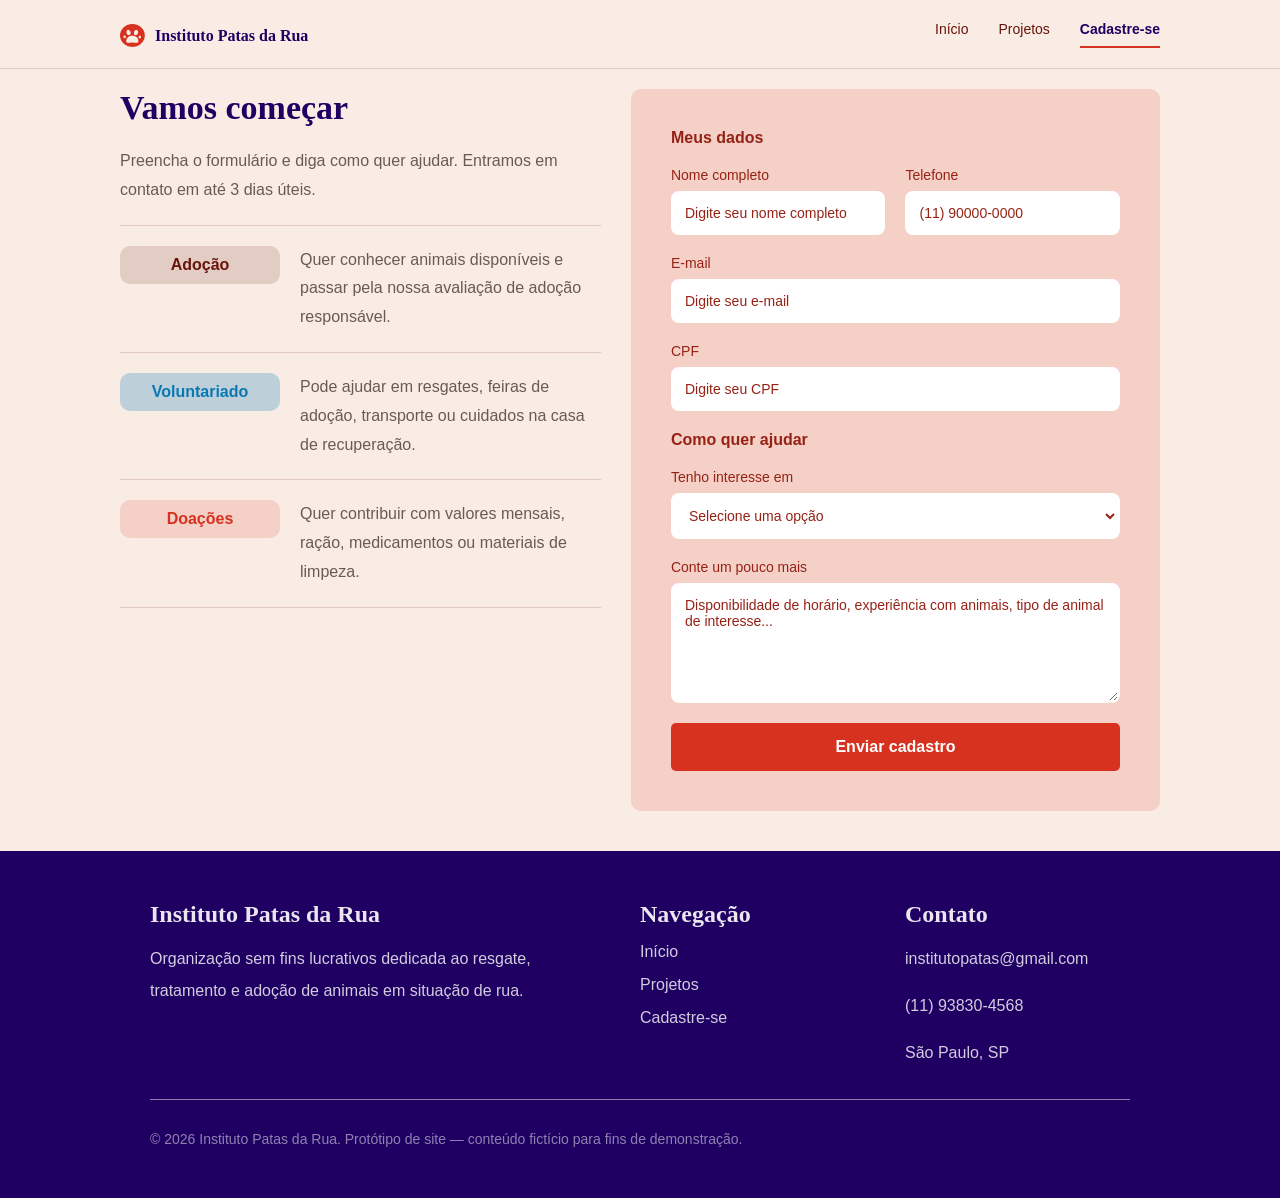
==== commit efbdabd7: "adicionando marcadores de estado e links aos botões" ====
--- a/cadastro.html
+++ b/cadastro.html
@@ -20,7 +20,12 @@
                     <span>Instituto Patas da Rua</span>
                 </h1>
             </div>
-            <nav>
+            <button type="button" class="header_menu" aria-label="Abrir menu" aria-expanded="false" aria-controls="menu">
+                <span></span>
+                <span></span>
+                <span></span>
+            </button>
+            <nav id="menu">
                 <ul>
                     <li><a href="index.html">Início</a></li>
                     <li><a href="projetos.html">Projetos</a></li>
@@ -73,7 +78,7 @@
                         </div>
                         <div class="formulario__field">
                             <label for="cpf">CPF</label>
-                            <input type="text" id="cpf" name="cpf" pattern="/^\d{3}\.\d{3}\.\d{3}-\d{2}$/"
+                            <input type="text" id="cpf" name="cpf" pattern="\d{3}\.\d{3}\.\d{3}-\d{2}"
                                 placeholder="Digite seu CPF" required>
                         </div>
                     </fieldset>
@@ -95,6 +100,7 @@
                         </div>
                     </fieldset>
                     <button type="submit">Enviar cadastro</button>
+                    <p class="formulario__sucesso" hidden>Cadastro enviado. Entramos em contato em até 3 dias úteis.</p>
                 </form>
             </div>
         </section>
@@ -144,6 +150,16 @@
             menuItems[0].classList.add("active");
         }
 
+        const botaoMenu = document.querySelector(".header_menu");
+        const menu = document.querySelector("#menu");
+
+        botaoMenu.addEventListener("click", () => {
+            const aberto = menu.classList.toggle("aberto");
+            botaoMenu.classList.toggle("aberto", aberto);
+            botaoMenu.setAttribute("aria-expanded", aberto ? "true" : "false");
+            botaoMenu.setAttribute("aria-label", aberto ? "Fechar menu" : "Abrir menu");
+        });
+
         const formulario = document.querySelector(".formulario");
         const telefone = document.querySelector("#telefone");
         const telefoneRegex = /^\([1-9]{2}\) 9[0-9]{4}-[0-9]{4}$/;
@@ -161,6 +177,7 @@
 
         formulario.addEventListener("submit", (event) => {
             event.preventDefault();
+            document.querySelector(".formulario__sucesso").hidden = false;
         });
     </script>
 </body>
--- a/css/style_index.css
+++ b/css/style_index.css
@@ -80,7 +80,7 @@
     gap: 15px;
 }
 
-.hero .hero_buttons button {
+.hero .hero_buttons a button {
     padding: 15px 20px;
     background: transparent;
     border: none;
@@ -90,22 +90,22 @@
     cursor: pointer;
 }
 
-.hero .hero_buttons button#ajuda {
+.hero .hero_buttons a button#ajuda {
     background-color: var(--vermelho);
     color: var(--branco);
 }
 
-.hero .hero_buttons button#ajuda:hover {
+.hero .hero_buttons a button#ajuda:hover {
     background-color: var(--vermelho-escuro);
     transition: all 300ms;
 }
 
-.hero .hero_buttons button#projetos {
+.hero .hero_buttons a button#projetos {
     border: 1px solid var(--roxo);
     color: var(--roxo);
 }
 
-.hero .hero_buttons button#projetos:hover {
+.hero .hero_buttons a button#projetos:hover {
     background-color: var(--roxo);
     color: var(--branco);
     transition: all 300ms;
@@ -269,7 +269,7 @@
     flex-shrink: 0;
 }
 
-.projeto_destaque__button button {
+.projeto_destaque__button a button {
     padding: 15px;
     background: transparent;
     border: none;
@@ -283,7 +283,7 @@
     font-size: var(--tamanho-texto-pequeno);
 }
 
-.projeto_destaque__button button:hover {
+.projeto_destaque__button a button:hover {
     background-color: var(--roxo);
     color: var(--branco);
     transition: all 300ms;
@@ -318,7 +318,7 @@
     font-family: var(--fonte-texto);
 }
 
-.disclaimer_cadastro__button button {
+.disclaimer_cadastro__button a button {
     background: transparent;
     padding: 15px 20px;
     border: 1px solid var(--branco);
@@ -330,7 +330,7 @@
     cursor: pointer;
 }
 
-.disclaimer_cadastro__button button:hover {
+.disclaimer_cadastro__button a button:hover {
     background-color: var(--branco);
     color: var(--vermelho);
     transition: all 300ms;
--- a/css/style_menu.css
+++ b/css/style_menu.css
@@ -54,8 +54,30 @@
 
 .header_content__logo h1 img {
     width: 25px;
-    height: 25 px;
+    height: 25px;
     object-fit: contain;
+}
+
+.header_menu {
+    display: none;
+    flex-direction: column;
+    justify-content: center;
+    align-items: center;
+    gap: 5px;
+    width: 32px;
+    height: 32px;
+    padding: 0;
+    background: transparent;
+    border: none;
+    cursor: pointer;
+}
+
+.header_menu span {
+    display: block;
+    width: 22px;
+    height: 2px;
+    background-color: var(--roxo);
+    transition: transform 300ms, opacity 300ms;
 }
 
 @media (min-width: 440px) and (max-width: 768px) {
@@ -64,29 +86,49 @@
     }
 }
 
-@media (min-width: 320px) and (max-width: 439px) {
+@media (max-width: 439px) {
     .header .header_content {
-        margin: 0 0;
-    }
-
-    .header nav ul li {
-        padding-bottom: 10px;
+        margin: 0 20px;
+        align-items: center;
+        flex-wrap: wrap;
     }
 
     .header h1 {
         font-size: var(--tamanho-texto-pequeno);
     }
 
-    .header nav ul {
+    .header_menu {
         display: flex;
-        gap: 10px;
     }
 
-    .header .header_content {
-        gap: 8px;
+    .header nav {
+        display: none;
+        flex-basis: 100%;
     }
 
-    .header {
-        padding: 10px;
+    .header nav.aberto {
+        display: block;
+    }
+
+    .header nav ul {
+        flex-direction: column;
+        gap: 16px;
+        padding-top: 16px;
+    }
+
+    .header nav ul li {
+        width: fit-content;
+    }
+
+    .header_menu.aberto span:nth-child(1) {
+        transform: translateY(7px) rotate(45deg);
+    }
+
+    .header_menu.aberto span:nth-child(2) {
+        opacity: 0;
+    }
+
+    .header_menu.aberto span:nth-child(3) {
+        transform: translateY(-7px) rotate(-45deg);
     }
 }
--- a/css/style_cadastro.css
+++ b/css/style_cadastro.css
@@ -134,10 +134,17 @@
     font-size: var(--tamanho-texto-pequeno);
     color: var(--vermelho-escuro);
     background-color: var(--branco);
-    border: none;
+    border: 2px solid transparent;
     border-radius: 8px;
     padding: 12px;
     cursor: pointer;
+}
+
+.formulario input:focus,
+.formulario select:focus,
+.formulario textarea:focus {
+    outline: none;
+    border-color: var(--vermelho);
 }
 
 .formulario textarea {
@@ -168,6 +175,20 @@
     transition: all 300ms;
 }
 
+.formulario button:active {
+    background-color: var(--vermelho-escuro);
+    color: var(--branco);
+    transition: all 300ms;
+}
+
+.formulario__sucesso {
+    font-family: var(--fonte-texto);
+    font-size: var(--tamanho-texto-pequeno);
+    font-weight: 700;
+    color: var(--azul);
+    text-align: center;
+}
+
 @media (min-width: 440px) and (max-width: 768px) {
     .cadastro_content {
         margin: 0 70px;
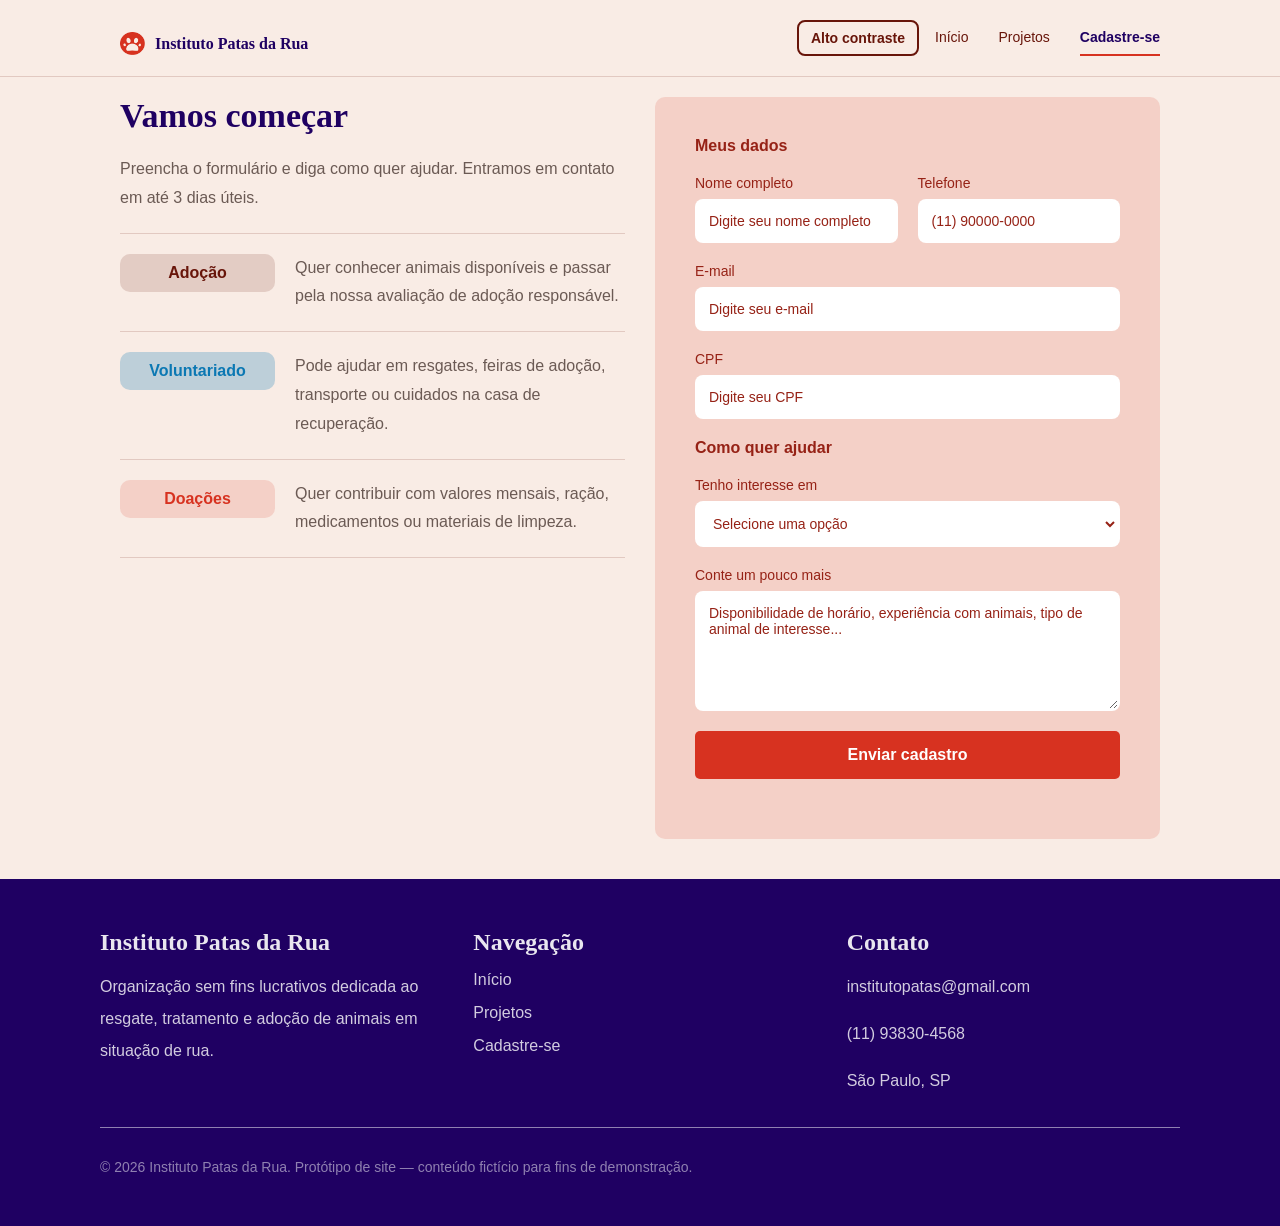
==== commit 56727971: "ajustes no projeto" ====
--- a/cadastro.html
+++ b/cadastro.html
@@ -1,10 +1,19 @@
 <!DOCTYPE html>
-<html lang="en">
+<html lang="pt-BR">
 
 <head>
     <meta charset="UTF-8">
     <meta name="viewport" content="width=device-width, initial-scale=1.0">
     <title>Cadastro | Projeto Patas de Rua</title>
+    <script>
+        (function () {
+            try {
+                var salvo = localStorage.getItem("contraste");
+                var alto = salvo === "alto" || (salvo !== "normal" && window.matchMedia("(prefers-contrast: more)").matches);
+                if (alto) document.documentElement.setAttribute("data-contraste", "alto");
+            } catch (erro) {}
+        })();
+    </script>
     <link rel="stylesheet" href="css/style_index.css">
     <link rel="stylesheet" href="css/style_menu.css">
     <link rel="stylesheet" href="css/style_footer.css">
@@ -20,10 +29,11 @@
                     <span>Instituto Patas da Rua</span>
                 </h1>
             </div>
-            <button type="button" class="header_menu" aria-label="Abrir menu" aria-expanded="false" aria-controls="menu">
-                <span></span>
-                <span></span>
-                <span></span>
+            <button type="button" class="contraste" aria-pressed="false">Alto contraste</button>
+            <button type="button" class="menu_hamburguer" aria-label="Abrir menu" aria-expanded="false" aria-controls="menu">
+                <span aria-hidden="true"></span>
+                <span aria-hidden="true"></span>
+                <span aria-hidden="true"></span>
             </button>
             <nav id="menu">
                 <ul>
@@ -100,7 +110,7 @@
                         </div>
                     </fieldset>
                     <button type="submit">Enviar cadastro</button>
-                    <p class="formulario__sucesso" hidden>Cadastro enviado. Entramos em contato em até 3 dias úteis.</p>
+                    <p class="formulario__sucesso" role="status" aria-live="polite"></p>
                 </form>
             </div>
         </section>
@@ -143,14 +153,21 @@
 
         menuItems.forEach((item) => {
             const link = item.querySelector("a");
-            item.classList.toggle("active", link.getAttribute("href") === paginaAtual);
+            const ativo = link.getAttribute("href") === paginaAtual;
+            item.classList.toggle("active", ativo);
+            if (ativo) {
+                link.setAttribute("aria-current", "page");
+            } else {
+                link.removeAttribute("aria-current");
+            }
         });
 
         if (!document.querySelector(".header nav ul li.active")) {
             menuItems[0].classList.add("active");
+            menuItems[0].querySelector("a").setAttribute("aria-current", "page");
         }
 
-        const botaoMenu = document.querySelector(".header_menu");
+        const botaoMenu = document.querySelector(".menu_hamburguer");
         const menu = document.querySelector("#menu");
 
         botaoMenu.addEventListener("click", () => {
@@ -177,9 +194,11 @@
 
         formulario.addEventListener("submit", (event) => {
             event.preventDefault();
-            document.querySelector(".formulario__sucesso").hidden = false;
+            const sucesso = document.querySelector(".formulario__sucesso");
+            sucesso.textContent = "Cadastro enviado. Entramos em contato em até 3 dias úteis.";
         });
     </script>
+    <script src="js/contraste.js"></script>
 </body>
 
 </html>
--- a/css/style_index.css
+++ b/css/style_index.css
@@ -13,6 +13,11 @@
     --azul-suave: #0b78b340;
     --marrom-suave: #68150A26;
     --roxo-suave: #1F006226;
+    --texto-claro: rgba(255, 255, 255, 0.9);
+    --texto-claro-medio: rgba(255, 255, 255, 0.8);
+    --texto-claro-suave: rgba(255, 255, 255, 0.7);
+    --texto-claro-apagado: rgba(255, 255, 255, 0.5);
+    --linha-clara: rgba(255, 255, 255, 0.5);
 
     --fonte-titulo: 'Fraunces', Georgia, serif;
     --fonte-texto: 'Work Sans', sans-serif;
@@ -63,10 +68,18 @@
 
 .hero .hero_content {
     display: grid;
-    grid-template-columns: 1.2fr 1fr;
+    grid-template-columns: repeat(12, minmax(0, 1fr));
     gap: 20px;
     margin: 0 100px;
     padding: 20px;
+}
+
+.hero_title {
+    grid-column: span 7;
+}
+
+.hero_image {
+    grid-column: span 5;
 }
 
 .hero .hero_image img {
@@ -80,7 +93,8 @@
     gap: 15px;
 }
 
-.hero .hero_buttons a button {
+.hero .hero_buttons a {
+    display: inline-block;
     padding: 15px 20px;
     background: transparent;
     border: none;
@@ -88,24 +102,25 @@
     border-radius: 5px;
     font-weight: 700;
     cursor: pointer;
-}
-
-.hero .hero_buttons a button#ajuda {
+    text-decoration: none;
+}
+
+.hero .hero_buttons a#ajuda {
     background-color: var(--vermelho);
     color: var(--branco);
 }
 
-.hero .hero_buttons a button#ajuda:hover {
+.hero .hero_buttons a#ajuda:hover {
     background-color: var(--vermelho-escuro);
     transition: all 300ms;
 }
 
-.hero .hero_buttons a button#projetos {
+.hero .hero_buttons a#projetos {
     border: 1px solid var(--roxo);
     color: var(--roxo);
 }
 
-.hero .hero_buttons a button#projetos:hover {
+.hero .hero_buttons a#projetos:hover {
     background-color: var(--roxo);
     color: var(--branco);
     transition: all 300ms;
@@ -117,9 +132,13 @@
 
 .ong_info__content {
     display: grid;
-    grid-template-columns: repeat(3, 1fr);
+    grid-template-columns: repeat(12, minmax(0, 1fr));
     margin: 0 100px;
     padding: 50px;
+}
+
+.ong_info__card {
+    grid-column: span 4;
 }
 
 .ong_info__card {
@@ -138,7 +157,7 @@
 .ong_info__card span:nth-child(2) {
     font-size: var(--tamanho-texto-pequeno);
     font-weight: 500;
-    color: rgba(255, 255, 255, 0.7);
+    color: var(--texto-claro-suave);
     font-family: var(--fonte-texto);
 }
 
@@ -170,11 +189,12 @@
 
 .ong_content__list {
     display: grid;
-    grid-template-columns: repeat(3, 1fr);
+    grid-template-columns: repeat(12, minmax(0, 1fr));
     gap: 20px;
 }
 
 .ong_content__item {
+    grid-column: span 4;
     display: flex;
     flex-direction: column;
     gap: 20px;
@@ -269,21 +289,21 @@
     flex-shrink: 0;
 }
 
-.projeto_destaque__button a button {
+.projeto_destaque__button a {
+    display: inline-block;
     padding: 15px;
     background: transparent;
-    border: none;
     font-family: var(--fonte-texto);
     border-radius: 5px;
     font-weight: 700;
     cursor: pointer;
-
+    text-decoration: none;
     border: 1px solid var(--roxo);
     color: var(--roxo);
     font-size: var(--tamanho-texto-pequeno);
 }
 
-.projeto_destaque__button a button:hover {
+.projeto_destaque__button a:hover {
     background-color: var(--roxo);
     color: var(--branco);
     transition: all 300ms;
@@ -313,12 +333,13 @@
 }
 
 .disclaimer_cadastro p {
-    color: rgba(255, 255, 255, 0.7);
+    color: var(--texto-claro-suave);
     font-family: 16px;
     font-family: var(--fonte-texto);
 }
 
-.disclaimer_cadastro__button a button {
+.disclaimer_cadastro__button a {
+    display: inline-block;
     background: transparent;
     padding: 15px 20px;
     border: 1px solid var(--branco);
@@ -328,43 +349,65 @@
     font-size: var(--tamanho-texto);
     color: var(--branco);
     cursor: pointer;
-}
-
-.disclaimer_cadastro__button a button:hover {
+    text-decoration: none;
+}
+
+.disclaimer_cadastro__button a:hover {
     background-color: var(--branco);
     color: var(--vermelho);
     transition: all 300ms;
 }
 
-@media (min-width: 440px) and (max-width: 768px) {
+@media (min-width: 1441px) and (max-width: 2650px) {
     .hero .hero_content {
-        grid-template-columns: 1fr;
-        margin: 0 70px;
+        margin: 0 20%;
+    }
+
+    .ong_content {
+        margin: 0 20%;
+    }
+
+    .projeto_destaque__content,
+    .disclaimer_cadastro {
+        margin: 0 20%;
+    }
+
+    .ong_info__content{
+        margin: 0 20%;
+    }
+
+    .hero_title {
+        grid-column: span 8;
+    }
+
+    .hero_image {
+        grid-column: span 4;
+    }
+}
+
+@media (min-width: 1025px) and (max-width: 1440px){
+    .hero_title{
+        justify-content: space-around;
+        gap: 0;
+    }
+
+    .hero_title {
+        grid-column: span 7;
+    }
+
+    .hero_image {
+        grid-column: span 5;
+    }
+}
+
+@media (min-width: 771px) and (max-width: 1024px) {
+    .ong_content{
+        margin: 0 50px;
     }
 
     .ong_info__content {
-        margin: 0 20px;
+        margin: 0 50px;
         padding: 30px;
-    }
-
-    .ong_content {
-        margin: 0 70px;
-    }
-
-    .ong_content__list {
-        grid-template-columns: 1fr;
-    }
-
-    .ong_item__desc {
-        gap: 15px;
-    }
-
-    .ong_content__item img {
-        height: 100%;
-    }
-
-    .ong_content {
-        margin: 0 70px;
     }
 
     .projeto_destaque__content,
@@ -373,6 +416,60 @@
         border-radius: 0px;
     }
 
+    .hero .hero_content{
+        margin: 0 50px;
+    }
+
+    .hero_title, .hero_image {
+        grid-column: span 6;
+    }
+
+    .ong_content__item {
+        grid-column: span 6;
+    }
+}
+
+@media (min-width: 431px) and (max-width: 770px) {
+    .hero .hero_content {
+        margin: 0 70px;
+    }
+
+    .hero_title,
+    .hero_image {
+        grid-column: span 12;
+    }
+
+    .ong_info__content {
+        margin: 0 20px;
+        padding: 30px;
+    }
+
+    .ong_content {
+        margin: 0 70px;
+    }
+
+    .ong_content__item {
+        grid-column: span 12;
+    }
+
+    .ong_item__desc {
+        gap: 15px;
+    }
+
+    .ong_content__item img {
+        height: 100%;
+    }
+
+    .ong_content {
+        margin: 0 70px;
+    }
+
+    .projeto_destaque__content,
+    .disclaimer_cadastro {
+        margin: 0 0;
+        border-radius: 0px;
+    }
+
     .projeto_destaque__content {
         padding: 30px 15px;
     }
@@ -382,16 +479,20 @@
         padding: 30px 20px;
     }
 
-    .disclaimer_cadastro__button button {
+    .disclaimer_cadastro__button a {
         font-size: var(--tamanho-texto-pequeno);
         padding: 15px;
     }
 }
 
-@media (min-width: 320px) and (max-width: 439px) {
+@media (min-width: 320px) and (max-width: 430px) {
     .hero .hero_content {
         margin: 0 0;
-        grid-template-columns: 1fr;
+    }
+
+    .hero_title,
+    .hero_image {
+        grid-column: span 12;
     }
 
     .hero .hero_title h2 {
@@ -405,20 +506,19 @@
     }
 
     .ong_info__content {
-        display: flex;
-        flex-direction: column;
-        align-items: center;
         margin: 0 0;
         padding: 40px;
         gap: 20px;
+        justify-items: center;
+    }
+
+    .ong_info__card,
+    .ong_content__item {
+        grid-column: span 12;
     }
 
     .ong_info__card {
         align-items: center;
-    }
-
-    .ong_content__list {
-        grid-template-columns: 1fr;
     }
 
     .ong_content {
@@ -444,8 +544,133 @@
         align-items: start;
     }
 
-    .disclaimer_cadastro__button button {
+    .disclaimer_cadastro__button a {
         font-size: var(--tamanho-texto-pequeno);
         padding: 10px 15px;
     }
+}
+
+html[data-contraste="alto"] {
+    color-scheme: dark;
+    --creme: #000000;
+    --branco: #ffffff;
+    --texto: #ffffff;
+    --roxo: #ffffff;
+    --vermelho: #ffe14d;
+    --vermelho-escuro: #ffffff;
+    --vermelho-hover: #ffffff;
+    --marrom: #ffe14d;
+    --azul: #7dffff;
+    --borda: #ffffff;
+    --vermelho-suave: #000000;
+    --azul-suave: #000000;
+    --marrom-suave: #000000;
+    --roxo-suave: #000000;
+    --texto-claro: #ffffff;
+    --texto-claro-medio: #ffffff;
+    --texto-claro-suave: #ffffff;
+    --texto-claro-apagado: #ffffff;
+    --linha-clara: #ffffff;
+}
+
+html[data-contraste="alto"] .header {
+    background-color: #000000;
+    border-bottom: 2px solid #ffffff;
+}
+
+html[data-contraste="alto"] .footer,
+html[data-contraste="alto"] .ong_info,
+html[data-contraste="alto"] .projeto_destaque__content,
+html[data-contraste="alto"] .formulario {
+    background-color: #000000;
+    border: 2px solid #ffffff;
+}
+
+html[data-contraste="alto"] .footer,
+html[data-contraste="alto"] .ong_info {
+    border-left: none;
+    border-right: none;
+}
+
+html[data-contraste="alto"] .contraste,
+html[data-contraste="alto"] .hero .hero_buttons a#ajuda,
+html[data-contraste="alto"] .formulario button,
+html[data-contraste="alto"] .disclaimer_cadastro {
+    background-color: #ffe14d;
+    color: #000000;
+    border-color: #000000;
+}
+
+html[data-contraste="alto"] .contraste[aria-pressed="true"],
+html[data-contraste="alto"] .hero .hero_buttons a#ajuda:hover,
+html[data-contraste="alto"] .formulario button:hover,
+html[data-contraste="alto"] .formulario button:active {
+    background-color: #ffffff;
+    color: #000000;
+}
+
+html[data-contraste="alto"] .disclaimer_cadastro h4,
+html[data-contraste="alto"] .disclaimer_cadastro p,
+html[data-contraste="alto"] .disclaimer_cadastro__button a {
+    color: #000000;
+    border-color: #000000;
+}
+
+html[data-contraste="alto"] .disclaimer_cadastro__button a:hover {
+    background-color: #000000;
+    color: #ffe14d;
+}
+
+html[data-contraste="alto"] .hero .hero_buttons a#projetos,
+html[data-contraste="alto"] .projeto_destaque__button a {
+    color: #ffe14d;
+    border-color: #ffe14d;
+    background-color: transparent;
+}
+
+html[data-contraste="alto"] .hero .hero_buttons a#projetos:hover,
+html[data-contraste="alto"] .projeto_destaque__button a:hover {
+    background-color: #ffe14d;
+    color: #000000;
+}
+
+html[data-contraste="alto"] .projetos_item__tag,
+html[data-contraste="alto"] .cadastro_content__item h4,
+html[data-contraste="alto"] .projeto_destaque__title span {
+    background-color: #000000;
+    border: 2px solid currentColor;
+}
+
+html[data-contraste="alto"] .formulario input,
+html[data-contraste="alto"] .formulario select,
+html[data-contraste="alto"] .formulario textarea {
+    background-color: #000000;
+    color: #ffffff;
+    border: 2px solid #ffffff;
+}
+
+html[data-contraste="alto"] .formulario ::placeholder {
+    color: #ffffff;
+}
+
+html[data-contraste="alto"] .formulario legend,
+html[data-contraste="alto"] .formulario label {
+    color: #ffe14d;
+}
+
+html[data-contraste="alto"] .formulario__sucesso {
+    color: #7dffff;
+}
+
+html[data-contraste="alto"] :focus-visible {
+    outline: 3px solid #ffe14d;
+    outline-offset: 3px;
+}
+
+html[data-contraste="alto"] .formulario input:focus,
+html[data-contraste="alto"] .formulario select:focus,
+html[data-contraste="alto"] .formulario textarea:focus {
+    outline: 3px solid #ffe14d;
+    outline-offset: 2px;
+    border-color: #ffe14d;
 }
--- a/css/style_menu.css
+++ b/css/style_menu.css
@@ -5,9 +5,24 @@
 
 .header .header_content {
     display: flex;
-    justify-content: space-between;
+    justify-content: flex-start;
     align-items: end;
+    gap: 16px;
     margin: 0 100px;
+}
+
+.contraste {
+    margin-left: auto;
+    flex-shrink: 0;
+    font-family: var(--fonte-texto);
+    font-size: var(--tamanho-texto-pequeno);
+    font-weight: 700;
+    color: var(--marrom);
+    background: transparent;
+    border: 2px solid var(--marrom);
+    border-radius: 8px;
+    padding: 8px 12px;
+    cursor: pointer;
 }
 
 .header h1 {
@@ -58,7 +73,7 @@
     object-fit: contain;
 }
 
-.header_menu {
+.menu_hamburguer {
     display: none;
     flex-direction: column;
     justify-content: center;
@@ -72,7 +87,7 @@
     cursor: pointer;
 }
 
-.header_menu span {
+.menu_hamburguer span {
     display: block;
     width: 22px;
     height: 2px;
@@ -80,13 +95,25 @@
     transition: transform 300ms, opacity 300ms;
 }
 
-@media (min-width: 440px) and (max-width: 768px) {
+@media (min-width: 1441px) and (max-width: 2650px) {
+    .header .header_content {
+        margin: 0 20%;
+    }
+}
+
+@media (min-width: 771px) and (max-width: 1024px) {
+    .header .header_content {
+        margin: 0 50px;
+    }
+}
+
+@media (min-width: 431px) and (max-width: 770px) {
     .header .header_content {
         margin: 0 70px;
     }
 }
 
-@media (max-width: 439px) {
+@media (min-width: 320px) and (max-width: 430px) {
     .header .header_content {
         margin: 0 20px;
         align-items: center;
@@ -97,7 +124,7 @@
         font-size: var(--tamanho-texto-pequeno);
     }
 
-    .header_menu {
+    .menu_hamburguer {
         display: flex;
     }
 
@@ -120,15 +147,15 @@
         width: fit-content;
     }
 
-    .header_menu.aberto span:nth-child(1) {
+    .menu_hamburguer.aberto span:nth-child(1) {
         transform: translateY(7px) rotate(45deg);
     }
 
-    .header_menu.aberto span:nth-child(2) {
+    .menu_hamburguer.aberto span:nth-child(2) {
         opacity: 0;
     }
 
-    .header_menu.aberto span:nth-child(3) {
+    .menu_hamburguer.aberto span:nth-child(3) {
         transform: translateY(-7px) rotate(-45deg);
     }
 }
--- a/css/style_footer.css
+++ b/css/style_footer.css
@@ -12,7 +12,7 @@
 
 .footer_content__top {
     display: grid;
-    grid-template-columns: 2fr 1fr 1fr;
+    grid-template-columns: repeat(12, minmax(0, 1fr));
     gap: 40px;
 }
 
@@ -20,17 +20,22 @@
     display: flex;
     flex-direction: column;
     gap: 15px;
+    grid-column: span 3;
+}
+
+.footer_content__item:first-child {
+    grid-column: span 6;
 }
 
 .footer_content__item h4 {
     font-family: var(--fonte-titulo);
-    color: rgba(255, 255, 255, 0.9);
+    color: var(--texto-claro);
     font-size: var(--tamanho-subtitulo);
 }
 
 .footer_content__item span {
     font-family: var(--fonte-texto);
-    color: rgba(255, 255, 255, 0.8);
+    color: var(--texto-claro-medio);
     font-size: var(--tamanho-texto);
     line-height: 2;
 }
@@ -49,42 +54,65 @@
     text-decoration: none;
     text-decoration-line: none;
     font-size: var(--tamanho-texto);
-    color: rgba(255, 255, 255, 0.8);
+    color: var(--texto-claro-medio);
 }
 
 .footer_content hr {
     border: none;
     height: 1px;
-    background-color: rgba(255, 255, 255, 0.5);
+    background-color: var(--linha-clara);
     margin: 0;
 }
 
 .footer_content__bottom span {
     font-size: var(--tamanho-texto-pequeno);
-    color: rgba(255, 255, 255, 0.5);
+    color: var(--texto-claro-apagado);
 }
 
-@media (min-width: 440px) and (max-width: 768px) {
+@media (min-width: 1441px) and (max-width: 2650px) {
+   .footer_content {
+        margin: 0 20%;
+    } 
+}
+
+@media (min-width: 771px) and (max-width: 1440px) {
+    .footer_content {
+        margin: 0 50px;
+    }
+
+    .footer_content__item,
+    .footer_content__item:first-child {
+        grid-column: span 4;
+    }
+}
+
+@media (min-width: 431px) and (max-width: 770px) {
     .footer_content {
         margin: 0 70px;
     }
 
     .footer_content__top {
-        display: grid;
-        grid-template-columns: 1fr;
         gap: 40px;
+    }
+
+    .footer_content__item,
+    .footer_content__item:first-child {
+        grid-column: span 12;
     }
 }
 
-@media (min-width: 320px) and (max-width: 439px) {
+@media (min-width: 320px) and (max-width: 430px) {
     .footer_content {
         margin: 0 0;
         padding: 30px;
     }
 
     .footer_content__top {
-        display: grid;
-        grid-template-columns: 1fr;
         gap: 20px;
     }
+
+    .footer_content__item,
+    .footer_content__item:first-child {
+        grid-column: span 12;
+    }
 }
--- a/css/style_cadastro.css
+++ b/css/style_cadastro.css
@@ -2,9 +2,14 @@
     margin: 0 100px;
     padding: 20px;
     display: grid;
-    grid-template-columns: 1fr 1.1fr;
+    grid-template-columns: repeat(12, minmax(0, 1fr));
     align-items: start;
     gap: 30px;
+}
+
+.cadastro_content__title,
+.formulario {
+    grid-column: span 6;
 }
 
 .cadastro_content__title {
@@ -33,11 +38,19 @@
 
 .cadastro_content__item {
     display: grid;
-    grid-template-columns: 160px 1fr;
+    grid-template-columns: repeat(12, minmax(0, 1fr));
     gap: 20px;
     align-items: start;
     padding: 20px 0;
     border-top: 1px solid var(--borda);
+}
+
+.cadastro_content__item h4 {
+    grid-column: span 4;
+}
+
+.cadastro_content__item p {
+    grid-column: span 8;
 }
 
 .cadastro_content__item:last-child {
@@ -122,8 +135,12 @@
 
 .formulario__row {
     display: grid;
-    grid-template-columns: 1fr 1fr;
-    gap: 20px;
+    grid-template-columns: repeat(12, minmax(0, 1fr));
+    gap: 20px;
+}
+
+.formulario__row .formulario__field {
+    grid-column: span 6;
 }
 
 .formulario input,
@@ -189,25 +206,64 @@
     text-align: center;
 }
 
-@media (min-width: 440px) and (max-width: 768px) {
+@media (min-width: 1441px) and (max-width: 2650px) {
+    .cadastro_content {
+        margin: 0 20%;
+    }
+
+    .main{
+        height: 100vh;
+        justify-content: space-between;
+        gap: 0;
+    }
+}
+
+@media (min-width: 771px) and (max-width: 1024px) {
+    .cadastro_content {
+        margin: 0 50px;
+    }
+
+    .cadastro_content__title,
+    .formulario {
+        grid-column: span 12;
+    }
+}
+
+@media (min-width: 431px) and (max-width: 770px) {
     .cadastro_content {
         margin: 0 70px;
-        grid-template-columns: 1fr;
-    }
-}
-
-@media (min-width: 320px) and (max-width: 439px) {
+    }
+
+    .cadastro_content__title,
+    .formulario {
+        grid-column: span 12;
+    }
+
+    .formulario__row .formulario__field {
+        grid-column: span 12;
+    }
+}
+
+@media (min-width: 320px) and (max-width: 430px) {
     .cadastro_content {
         margin: 0 0;
-        grid-template-columns: 1fr;
+    }
+
+    .cadastro_content__title,
+    .formulario {
+        grid-column: span 12;
+    }
+
+    .formulario__row .formulario__field {
+        grid-column: span 12;
     }
 
     .formulario{
         padding: 35px;
     }
 
-    .cadastro_content__item{
-        display: flex;
-        flex-direction: column;
+    .cadastro_content__item h4,
+    .cadastro_content__item p {
+        grid-column: span 12;
     }
 }
